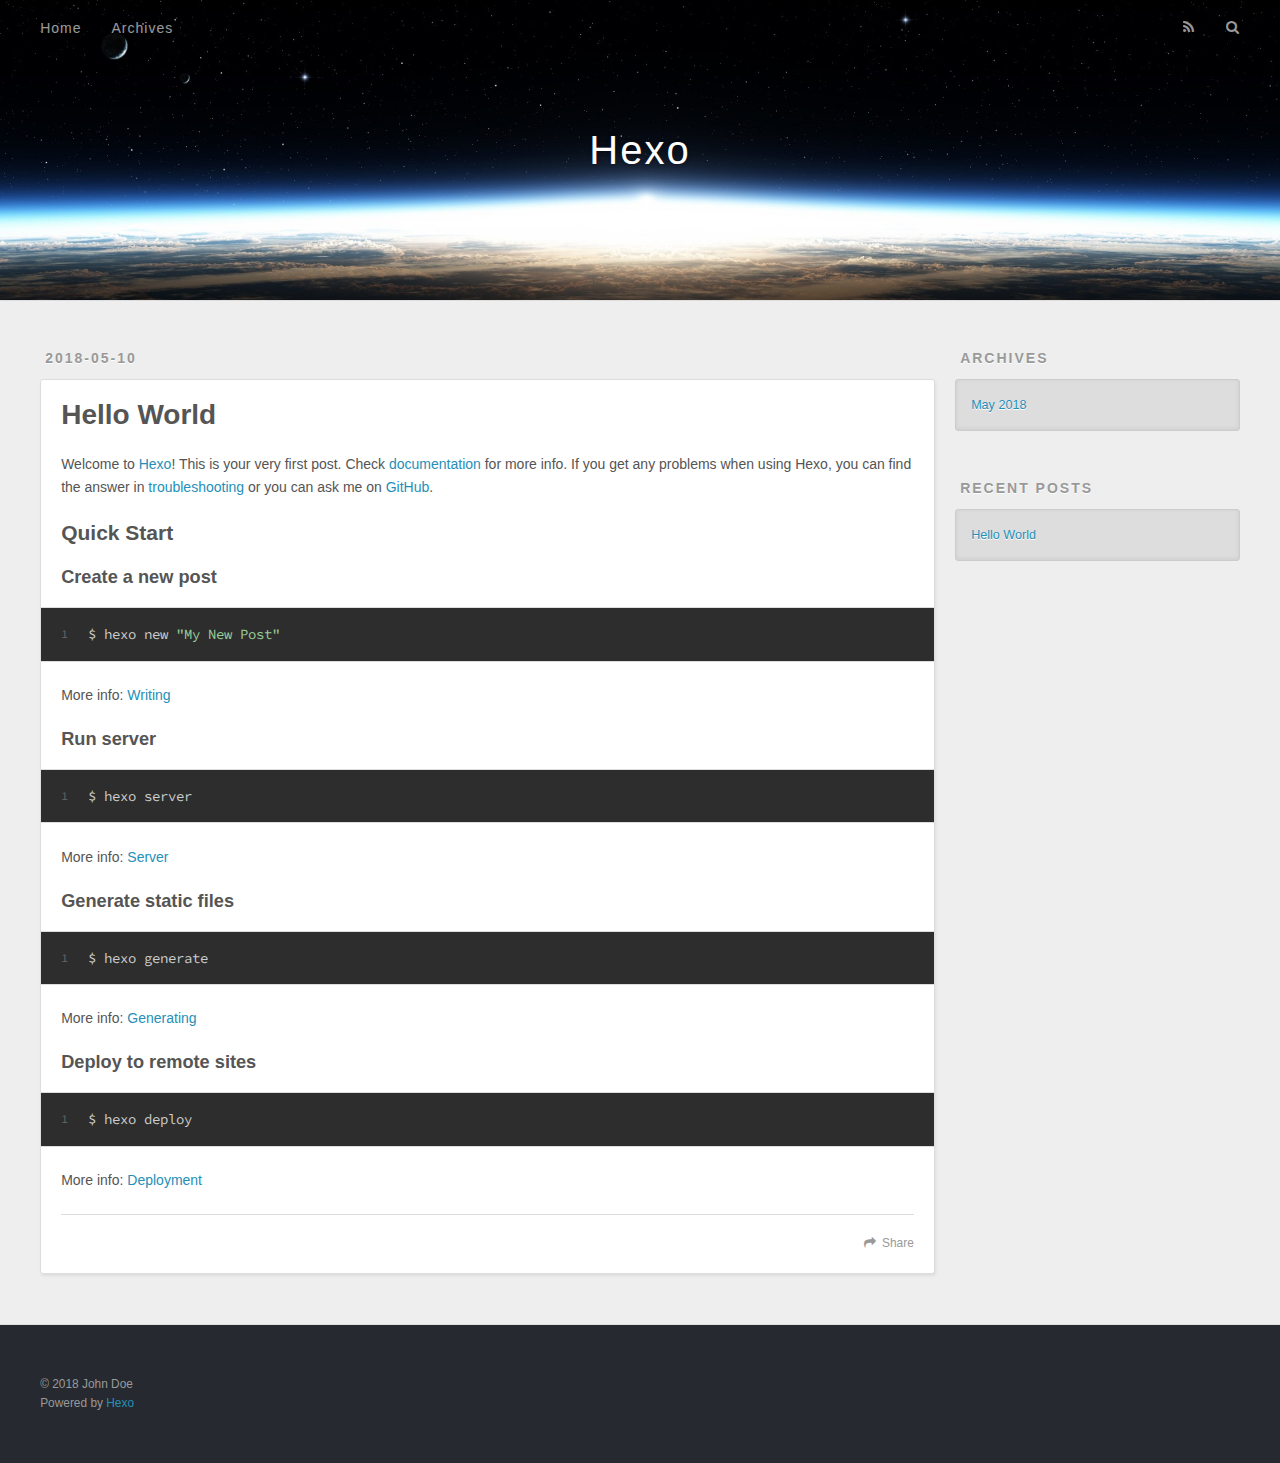
==== index.html @ 01d16a36 "Site updated: 2018-05-10 17:31:49" ====
<!DOCTYPE html>
<html>
<head>
  <meta charset="utf-8">
  

  
  <title>Hexo</title>
  <meta name="viewport" content="width=device-width, initial-scale=1, maximum-scale=1">
  <meta property="og:type" content="website">
<meta property="og:title" content="Hexo">
<meta property="og:url" content="http://yoursite.com/index.html">
<meta property="og:site_name" content="Hexo">
<meta property="og:locale" content="default">
<meta name="twitter:card" content="summary">
<meta name="twitter:title" content="Hexo">
  
    <link rel="alternate" href="/atom.xml" title="Hexo" type="application/atom+xml">
  
  
    <link rel="icon" href="/favicon.png">
  
  
    <link href="//fonts.googleapis.com/css?family=Source+Code+Pro" rel="stylesheet" type="text/css">
  
  <link rel="stylesheet" href="/css/style.css">
</head>

<body>
  <div id="container">
    <div id="wrap">
      <header id="header">
  <div id="banner"></div>
  <div id="header-outer" class="outer">
    <div id="header-title" class="inner">
      <h1 id="logo-wrap">
        <a href="/" id="logo">Hexo</a>
      </h1>
      
    </div>
    <div id="header-inner" class="inner">
      <nav id="main-nav">
        <a id="main-nav-toggle" class="nav-icon"></a>
        
          <a class="main-nav-link" href="/">Home</a>
        
          <a class="main-nav-link" href="/archives">Archives</a>
        
      </nav>
      <nav id="sub-nav">
        
          <a id="nav-rss-link" class="nav-icon" href="/atom.xml" title="RSS Feed"></a>
        
        <a id="nav-search-btn" class="nav-icon" title="Search"></a>
      </nav>
      <div id="search-form-wrap">
        <form action="//google.com/search" method="get" accept-charset="UTF-8" class="search-form"><input type="search" name="q" class="search-form-input" placeholder="Search"><button type="submit" class="search-form-submit">&#xF002;</button><input type="hidden" name="sitesearch" value="http://yoursite.com"></form>
      </div>
    </div>
  </div>
</header>
      <div class="outer">
        <section id="main">
  
    <article id="post-hello-world" class="article article-type-post" itemscope itemprop="blogPost">
  <div class="article-meta">
    <a href="/2018/05/10/hello-world/" class="article-date">
  <time datetime="2018-05-10T08:11:55.144Z" itemprop="datePublished">2018-05-10</time>
</a>
    
  </div>
  <div class="article-inner">
    
    
      <header class="article-header">
        
  
    <h1 itemprop="name">
      <a class="article-title" href="/2018/05/10/hello-world/">Hello World</a>
    </h1>
  

      </header>
    
    <div class="article-entry" itemprop="articleBody">
      
        <p>Welcome to <a href="https://hexo.io/" target="_blank" rel="noopener">Hexo</a>! This is your very first post. Check <a href="https://hexo.io/docs/" target="_blank" rel="noopener">documentation</a> for more info. If you get any problems when using Hexo, you can find the answer in <a href="https://hexo.io/docs/troubleshooting.html" target="_blank" rel="noopener">troubleshooting</a> or you can ask me on <a href="https://github.com/hexojs/hexo/issues" target="_blank" rel="noopener">GitHub</a>.</p>
<h2 id="Quick-Start"><a href="#Quick-Start" class="headerlink" title="Quick Start"></a>Quick Start</h2><h3 id="Create-a-new-post"><a href="#Create-a-new-post" class="headerlink" title="Create a new post"></a>Create a new post</h3><figure class="highlight bash"><table><tr><td class="gutter"><pre><span class="line">1</span><br></pre></td><td class="code"><pre><span class="line">$ hexo new <span class="string">"My New Post"</span></span><br></pre></td></tr></table></figure>
<p>More info: <a href="https://hexo.io/docs/writing.html" target="_blank" rel="noopener">Writing</a></p>
<h3 id="Run-server"><a href="#Run-server" class="headerlink" title="Run server"></a>Run server</h3><figure class="highlight bash"><table><tr><td class="gutter"><pre><span class="line">1</span><br></pre></td><td class="code"><pre><span class="line">$ hexo server</span><br></pre></td></tr></table></figure>
<p>More info: <a href="https://hexo.io/docs/server.html" target="_blank" rel="noopener">Server</a></p>
<h3 id="Generate-static-files"><a href="#Generate-static-files" class="headerlink" title="Generate static files"></a>Generate static files</h3><figure class="highlight bash"><table><tr><td class="gutter"><pre><span class="line">1</span><br></pre></td><td class="code"><pre><span class="line">$ hexo generate</span><br></pre></td></tr></table></figure>
<p>More info: <a href="https://hexo.io/docs/generating.html" target="_blank" rel="noopener">Generating</a></p>
<h3 id="Deploy-to-remote-sites"><a href="#Deploy-to-remote-sites" class="headerlink" title="Deploy to remote sites"></a>Deploy to remote sites</h3><figure class="highlight bash"><table><tr><td class="gutter"><pre><span class="line">1</span><br></pre></td><td class="code"><pre><span class="line">$ hexo deploy</span><br></pre></td></tr></table></figure>
<p>More info: <a href="https://hexo.io/docs/deployment.html" target="_blank" rel="noopener">Deployment</a></p>

      
    </div>
    <footer class="article-footer">
      <a data-url="http://yoursite.com/2018/05/10/hello-world/" data-id="cjh0b5o8z0000p8owthpmtt80" class="article-share-link">Share</a>
      
      
    </footer>
  </div>
  
</article>


  


</section>
        
          <aside id="sidebar">
  
    

  
    

  
    
  
    
  <div class="widget-wrap">
    <h3 class="widget-title">Archives</h3>
    <div class="widget">
      <ul class="archive-list"><li class="archive-list-item"><a class="archive-list-link" href="/archives/2018/05/">May 2018</a></li></ul>
    </div>
  </div>


  
    
  <div class="widget-wrap">
    <h3 class="widget-title">Recent Posts</h3>
    <div class="widget">
      <ul>
        
          <li>
            <a href="/2018/05/10/hello-world/">Hello World</a>
          </li>
        
      </ul>
    </div>
  </div>

  
</aside>
        
      </div>
      <footer id="footer">
  
  <div class="outer">
    <div id="footer-info" class="inner">
      &copy; 2018 John Doe<br>
      Powered by <a href="http://hexo.io/" target="_blank">Hexo</a>
    </div>
  </div>
</footer>
    </div>
    <nav id="mobile-nav">
  
    <a href="/" class="mobile-nav-link">Home</a>
  
    <a href="/archives" class="mobile-nav-link">Archives</a>
  
</nav>
    

<script src="//ajax.googleapis.com/ajax/libs/jquery/2.0.3/jquery.min.js"></script>


  <link rel="stylesheet" href="/fancybox/jquery.fancybox.css">
  <script src="/fancybox/jquery.fancybox.pack.js"></script>


<script src="/js/script.js"></script>



  </div>
</body>
</html>
---- css/style.css ----
body {
  width: 100%;
}
body:before,
body:after {
  content: "";
  display: table;
}
body:after {
  clear: both;
}
html,
body,
div,
span,
applet,
object,
iframe,
h1,
h2,
h3,
h4,
h5,
h6,
p,
blockquote,
pre,
a,
abbr,
acronym,
address,
big,
cite,
code,
del,
dfn,
em,
img,
ins,
kbd,
q,
s,
samp,
small,
strike,
strong,
sub,
sup,
tt,
var,
dl,
dt,
dd,
ol,
ul,
li,
fieldset,
form,
label,
legend,
table,
caption,
tbody,
tfoot,
thead,
tr,
th,
td {
  margin: 0;
  padding: 0;
  border: 0;
  outline: 0;
  font-weight: inherit;
  font-style: inherit;
  font-family: inherit;
  font-size: 100%;
  vertical-align: baseline;
}
body {
  line-height: 1;
  color: #000;
  background: #fff;
}
ol,
ul {
  list-style: none;
}
table {
  border-collapse: separate;
  border-spacing: 0;
  vertical-align: middle;
}
caption,
th,
td {
  text-align: left;
  font-weight: normal;
  vertical-align: middle;
}
a img {
  border: none;
}
input,
button {
  margin: 0;
  padding: 0;
}
input::-moz-focus-inner,
button::-moz-focus-inner {
  border: 0;
  padding: 0;
}
@font-face {
  font-family: FontAwesome;
  font-style: normal;
  font-weight: normal;
  src: url("fonts/fontawesome-webfont.eot?v=#4.0.3");
  src: url("fonts/fontawesome-webfont.eot?#iefix&v=#4.0.3") format("embedded-opentype"), url("fonts/fontawesome-webfont.woff?v=#4.0.3") format("woff"), url("fonts/fontawesome-webfont.ttf?v=#4.0.3") format("truetype"), url("fonts/fontawesome-webfont.svg#fontawesomeregular?v=#4.0.3") format("svg");
}
html,
body,
#container {
  height: 100%;
}
body {
  background: #eee;
  font: 14px -apple-system, BlinkMacSystemFont, "Segoe UI", "Roboto", "Oxygen", "Ubuntu", "Cantarell", "Fira Sans", "Droid Sans", "Helvetica Neue", sans-serif;
  -webkit-text-size-adjust: 100%;
}
.outer {
  max-width: 1220px;
  margin: 0 auto;
  padding: 0 20px;
}
.outer:before,
.outer:after {
  content: "";
  display: table;
}
.outer:after {
  clear: both;
}
.inner {
  display: inline;
  float: left;
  width: 98.33333333333333%;
  margin: 0 0.833333333333333%;
}
.left,
.alignleft {
  float: left;
}
.right,
.alignright {
  float: right;
}
.clear {
  clear: both;
}
#container {
  position: relative;
}
.mobile-nav-on {
  overflow: hidden;
}
#wrap {
  height: 100%;
  width: 100%;
  position: absolute;
  top: 0;
  left: 0;
  -webkit-transition: 0.2s ease-out;
  -moz-transition: 0.2s ease-out;
  -ms-transition: 0.2s ease-out;
  transition: 0.2s ease-out;
  z-index: 1;
  background: #eee;
}
.mobile-nav-on #wrap {
  left: 280px;
}
@media screen and (min-width: 768px) {
  #main {
    display: inline;
    float: left;
    width: 73.33333333333333%;
    margin: 0 0.833333333333333%;
  }
}
.article-date,
.article-category-link,
.archive-year,
.widget-title {
  text-decoration: none;
  text-transform: uppercase;
  letter-spacing: 2px;
  color: #999;
  margin-bottom: 1em;
  margin-left: 5px;
  line-height: 1em;
  text-shadow: 0 1px #fff;
  font-weight: bold;
}
.article-inner,
.archive-article-inner {
  background: #fff;
  -webkit-box-shadow: 1px 2px 3px #ddd;
  box-shadow: 1px 2px 3px #ddd;
  border: 1px solid #ddd;
  border-radius: 3px;
}
.article-entry h1,
.widget h1 {
  font-size: 2em;
}
.article-entry h2,
.widget h2 {
  font-size: 1.5em;
}
.article-entry h3,
.widget h3 {
  font-size: 1.3em;
}
.article-entry h4,
.widget h4 {
  font-size: 1.2em;
}
.article-entry h5,
.widget h5 {
  font-size: 1em;
}
.article-entry h6,
.widget h6 {
  font-size: 1em;
  color: #999;
}
.article-entry hr,
.widget hr {
  border: 1px dashed #ddd;
}
.article-entry strong,
.widget strong {
  font-weight: bold;
}
.article-entry em,
.widget em,
.article-entry cite,
.widget cite {
  font-style: italic;
}
.article-entry sup,
.widget sup,
.article-entry sub,
.widget sub {
  font-size: 0.75em;
  line-height: 0;
  position: relative;
  vertical-align: baseline;
}
.article-entry sup,
.widget sup {
  top: -0.5em;
}
.article-entry sub,
.widget sub {
  bottom: -0.2em;
}
.article-entry small,
.widget small {
  font-size: 0.85em;
}
.article-entry acronym,
.widget acronym,
.article-entry abbr,
.widget abbr {
  border-bottom: 1px dotted;
}
.article-entry ul,
.widget ul,
.article-entry ol,
.widget ol,
.article-entry dl,
.widget dl {
  margin: 0 20px;
  line-height: 1.6em;
}
.article-entry ul ul,
.widget ul ul,
.article-entry ol ul,
.widget ol ul,
.article-entry ul ol,
.widget ul ol,
.article-entry ol ol,
.widget ol ol {
  margin-top: 0;
  margin-bottom: 0;
}
.article-entry ul,
.widget ul {
  list-style: disc;
}
.article-entry ol,
.widget ol {
  list-style: decimal;
}
.article-entry dt,
.widget dt {
  font-weight: bold;
}
#header {
  height: 300px;
  position: relative;
  border-bottom: 1px solid #ddd;
}
#header:before,
#header:after {
  content: "";
  position: absolute;
  left: 0;
  right: 0;
  height: 40px;
}
#header:before {
  top: 0;
  background: -webkit-linear-gradient(rgba(0,0,0,0.2), transparent);
  background: -moz-linear-gradient(rgba(0,0,0,0.2), transparent);
  background: -ms-linear-gradient(rgba(0,0,0,0.2), transparent);
  background: linear-gradient(rgba(0,0,0,0.2), transparent);
}
#header:after {
  bottom: 0;
  background: -webkit-linear-gradient(transparent, rgba(0,0,0,0.2));
  background: -moz-linear-gradient(transparent, rgba(0,0,0,0.2));
  background: -ms-linear-gradient(transparent, rgba(0,0,0,0.2));
  background: linear-gradient(transparent, rgba(0,0,0,0.2));
}
#header-outer {
  height: 100%;
  position: relative;
}
#header-inner {
  position: relative;
  overflow: hidden;
}
#banner {
  position: absolute;
  top: 0;
  left: 0;
  width: 100%;
  height: 100%;
  background: url("images/banner.jpg") center #000;
  -webkit-background-size: cover;
  -moz-background-size: cover;
  background-size: cover;
  z-index: -1;
}
#header-title {
  text-align: center;
  height: 40px;
  position: absolute;
  top: 50%;
  left: 0;
  margin-top: -20px;
}
#logo,
#subtitle {
  text-decoration: none;
  color: #fff;
  font-weight: 300;
  text-shadow: 0 1px 4px rgba(0,0,0,0.3);
}
#logo {
  font-size: 40px;
  line-height: 40px;
  letter-spacing: 2px;
}
#subtitle {
  font-size: 16px;
  line-height: 16px;
  letter-spacing: 1px;
}
#subtitle-wrap {
  margin-top: 16px;
}
#main-nav {
  float: left;
  margin-left: -15px;
}
.nav-icon,
.main-nav-link {
  float: left;
  color: #fff;
  opacity: 0.6;
  text-decoration: none;
  text-shadow: 0 1px rgba(0,0,0,0.2);
  -webkit-transition: opacity 0.2s;
  -moz-transition: opacity 0.2s;
  -ms-transition: opacity 0.2s;
  transition: opacity 0.2s;
  display: block;
  padding: 20px 15px;
}
.nav-icon:hover,
.main-nav-link:hover {
  opacity: 1;
}
.nav-icon {
  font-family: FontAwesome;
  text-align: center;
  font-size: 14px;
  width: 14px;
  height: 14px;
  padding: 20px 15px;
  position: relative;
  cursor: pointer;
}
.main-nav-link {
  font-weight: 300;
  letter-spacing: 1px;
}
@media screen and (max-width: 479px) {
  .main-nav-link {
    display: none;
  }
}
#main-nav-toggle {
  display: none;
}
#main-nav-toggle:before {
  content: "\f0c9";
}
@media screen and (max-width: 479px) {
  #main-nav-toggle {
    display: block;
  }
}
#sub-nav {
  float: right;
  margin-right: -15px;
}
#nav-rss-link:before {
  content: "\f09e";
}
#nav-search-btn:before {
  content: "\f002";
}
#search-form-wrap {
  position: absolute;
  top: 15px;
  width: 150px;
  height: 30px;
  right: -150px;
  opacity: 0;
  -webkit-transition: 0.2s ease-out;
  -moz-transition: 0.2s ease-out;
  -ms-transition: 0.2s ease-out;
  transition: 0.2s ease-out;
}
#search-form-wrap.on {
  opacity: 1;
  right: 0;
}
@media screen and (max-width: 479px) {
  #search-form-wrap {
    width: 100%;
    right: -100%;
  }
}
.search-form {
  position: absolute;
  top: 0;
  left: 0;
  right: 0;
  background: #fff;
  padding: 5px 15px;
  border-radius: 15px;
  -webkit-box-shadow: 0 0 10px rgba(0,0,0,0.3);
  box-shadow: 0 0 10px rgba(0,0,0,0.3);
}
.search-form-input {
  border: none;
  background: none;
  color: #555;
  width: 100%;
  font: 13px -apple-system, BlinkMacSystemFont, "Segoe UI", "Roboto", "Oxygen", "Ubuntu", "Cantarell", "Fira Sans", "Droid Sans", "Helvetica Neue", sans-serif;
  outline: none;
}
.search-form-input::-webkit-search-results-decoration,
.search-form-input::-webkit-search-cancel-button {
  -webkit-appearance: none;
}
.search-form-submit {
  position: absolute;
  top: 50%;
  right: 10px;
  margin-top: -7px;
  font: 13px FontAwesome;
  border: none;
  background: none;
  color: #bbb;
  cursor: pointer;
}
.search-form-submit:hover,
.search-form-submit:focus {
  color: #777;
}
.article {
  margin: 50px 0;
}
.article-inner {
  overflow: hidden;
}
.article-meta:before,
.article-meta:after {
  content: "";
  display: table;
}
.article-meta:after {
  clear: both;
}
.article-date {
  float: left;
}
.article-category {
  float: left;
  line-height: 1em;
  color: #ccc;
  text-shadow: 0 1px #fff;
  margin-left: 8px;
}
.article-category:before {
  content: "\2022";
}
.article-category-link {
  margin: 0 12px 1em;
}
.article-header {
  padding: 20px 20px 0;
}
.article-title {
  text-decoration: none;
  font-size: 2em;
  font-weight: bold;
  color: #555;
  line-height: 1.1em;
  -webkit-transition: color 0.2s;
  -moz-transition: color 0.2s;
  -ms-transition: color 0.2s;
  transition: color 0.2s;
}
a.article-title:hover {
  color: #258fb8;
}
.article-entry {
  color: #555;
  padding: 0 20px;
}
.article-entry:before,
.article-entry:after {
  content: "";
  display: table;
}
.article-entry:after {
  clear: both;
}
.article-entry p,
.article-entry table {
  line-height: 1.6em;
  margin: 1.6em 0;
}
.article-entry h1,
.article-entry h2,
.article-entry h3,
.article-entry h4,
.article-entry h5,
.article-entry h6 {
  font-weight: bold;
}
.article-entry h1,
.article-entry h2,
.article-entry h3,
.article-entry h4,
.article-entry h5,
.article-entry h6 {
  line-height: 1.1em;
  margin: 1.1em 0;
}
.article-entry a {
  color: #258fb8;
  text-decoration: none;
}
.article-entry a:hover {
  text-decoration: underline;
}
.article-entry ul,
.article-entry ol,
.article-entry dl {
  margin-top: 1.6em;
  margin-bottom: 1.6em;
}
.article-entry img,
.article-entry video {
  max-width: 100%;
  height: auto;
  display: block;
  margin: auto;
}
.article-entry iframe {
  border: none;
}
.article-entry table {
  width: 100%;
  border-collapse: collapse;
  border-spacing: 0;
}
.article-entry th {
  font-weight: bold;
  border-bottom: 3px solid #ddd;
  padding-bottom: 0.5em;
}
.article-entry td {
  border-bottom: 1px solid #ddd;
  padding: 10px 0;
}
.article-entry blockquote {
  font-family: Georgia, "Times New Roman", serif;
  font-size: 1.4em;
  margin: 1.6em 20px;
  text-align: center;
}
.article-entry blockquote footer {
  font-size: 14px;
  margin: 1.6em 0;
  font-family: -apple-system, BlinkMacSystemFont, "Segoe UI", "Roboto", "Oxygen", "Ubuntu", "Cantarell", "Fira Sans", "Droid Sans", "Helvetica Neue", sans-serif;
}
.article-entry blockquote footer cite:before {
  content: "—";
  padding: 0 0.5em;
}
.article-entry .pullquote {
  text-align: left;
  width: 45%;
  margin: 0;
}
.article-entry .pullquote.left {
  margin-left: 0.5em;
  margin-right: 1em;
}
.article-entry .pullquote.right {
  margin-right: 0.5em;
  margin-left: 1em;
}
.article-entry .caption {
  color: #999;
  display: block;
  font-size: 0.9em;
  margin-top: 0.5em;
  position: relative;
  text-align: center;
}
.article-entry .video-container {
  position: relative;
  padding-top: 56.25%;
  height: 0;
  overflow: hidden;
}
.article-entry .video-container iframe,
.article-entry .video-container object,
.article-entry .video-container embed {
  position: absolute;
  top: 0;
  left: 0;
  width: 100%;
  height: 100%;
  margin-top: 0;
}
.article-more-link a {
  display: inline-block;
  line-height: 1em;
  padding: 6px 15px;
  border-radius: 15px;
  background: #eee;
  color: #999;
  text-shadow: 0 1px #fff;
  text-decoration: none;
}
.article-more-link a:hover {
  background: #258fb8;
  color: #fff;
  text-decoration: none;
  text-shadow: 0 1px #1e7293;
}
.article-footer {
  font-size: 0.85em;
  line-height: 1.6em;
  border-top: 1px solid #ddd;
  padding-top: 1.6em;
  margin: 0 20px 20px;
}
.article-footer:before,
.article-footer:after {
  content: "";
  display: table;
}
.article-footer:after {
  clear: both;
}
.article-footer a {
  color: #999;
  text-decoration: none;
}
.article-footer a:hover {
  color: #555;
}
.article-tag-list-item {
  float: left;
  margin-right: 10px;
}
.article-tag-list-link:before {
  content: "#";
}
.article-comment-link {
  float: right;
}
.article-comment-link:before {
  content: "\f075";
  font-family: FontAwesome;
  padding-right: 8px;
}
.article-share-link {
  cursor: pointer;
  float: right;
  margin-left: 20px;
}
.article-share-link:before {
  content: "\f064";
  font-family: FontAwesome;
  padding-right: 6px;
}
#article-nav {
  position: relative;
}
#article-nav:before,
#article-nav:after {
  content: "";
  display: table;
}
#article-nav:after {
  clear: both;
}
@media screen and (min-width: 768px) {
  #article-nav {
    margin: 50px 0;
  }
  #article-nav:before {
    width: 8px;
    height: 8px;
    position: absolute;
    top: 50%;
    left: 50%;
    margin-top: -4px;
    margin-left: -4px;
    content: "";
    border-radius: 50%;
    background: #ddd;
    -webkit-box-shadow: 0 1px 2px #fff;
    box-shadow: 0 1px 2px #fff;
  }
}
.article-nav-link-wrap {
  text-decoration: none;
  text-shadow: 0 1px #fff;
  color: #999;
  -webkit-box-sizing: border-box;
  -moz-box-sizing: border-box;
  box-sizing: border-box;
  margin-top: 50px;
  text-align: center;
  display: block;
}
.article-nav-link-wrap:hover {
  color: #555;
}
@media screen and (min-width: 768px) {
  .article-nav-link-wrap {
    width: 50%;
    margin-top: 0;
  }
}
@media screen and (min-width: 768px) {
  #article-nav-newer {
    float: left;
    text-align: right;
    padding-right: 20px;
  }
}
@media screen and (min-width: 768px) {
  #article-nav-older {
    float: right;
    text-align: left;
    padding-left: 20px;
  }
}
.article-nav-caption {
  text-transform: uppercase;
  letter-spacing: 2px;
  color: #ddd;
  line-height: 1em;
  font-weight: bold;
}
#article-nav-newer .article-nav-caption {
  margin-right: -2px;
}
.article-nav-title {
  font-size: 0.85em;
  line-height: 1.6em;
  margin-top: 0.5em;
}
.article-share-box {
  position: absolute;
  display: none;
  background: #fff;
  -webkit-box-shadow: 1px 2px 10px rgba(0,0,0,0.2);
  box-shadow: 1px 2px 10px rgba(0,0,0,0.2);
  border-radius: 3px;
  margin-left: -145px;
  overflow: hidden;
  z-index: 1;
}
.article-share-box.on {
  display: block;
}
.article-share-input {
  width: 100%;
  background: none;
  -webkit-box-sizing: border-box;
  -moz-box-sizing: border-box;
  box-sizing: border-box;
  font: 14px -apple-system, BlinkMacSystemFont, "Segoe UI", "Roboto", "Oxygen", "Ubuntu", "Cantarell", "Fira Sans", "Droid Sans", "Helvetica Neue", sans-serif;
  padding: 0 15px;
  color: #555;
  outline: none;
  border: 1px solid #ddd;
  border-radius: 3px 3px 0 0;
  height: 36px;
  line-height: 36px;
}
.article-share-links {
  background: #eee;
}
.article-share-links:before,
.article-share-links:after {
  content: "";
  display: table;
}
.article-share-links:after {
  clear: both;
}
.article-share-twitter,
.article-share-facebook,
.article-share-pinterest,
.article-share-google {
  width: 50px;
  height: 36px;
  display: block;
  float: left;
  position: relative;
  color: #999;
  text-shadow: 0 1px #fff;
}
.article-share-twitter:before,
.article-share-facebook:before,
.article-share-pinterest:before,
.article-share-google:before {
  font-size: 20px;
  font-family: FontAwesome;
  width: 20px;
  height: 20px;
  position: absolute;
  top: 50%;
  left: 50%;
  margin-top: -10px;
  margin-left: -10px;
  text-align: center;
}
.article-share-twitter:hover,
.article-share-facebook:hover,
.article-share-pinterest:hover,
.article-share-google:hover {
  color: #fff;
}
.article-share-twitter:before {
  content: "\f099";
}
.article-share-twitter:hover {
  background: #00aced;
  text-shadow: 0 1px #008abe;
}
.article-share-facebook:before {
  content: "\f09a";
}
.article-share-facebook:hover {
  background: #3b5998;
  text-shadow: 0 1px #2f477a;
}
.article-share-pinterest:before {
  content: "\f0d2";
}
.article-share-pinterest:hover {
  background: #cb2027;
  text-shadow: 0 1px #a21a1f;
}
.article-share-google:before {
  content: "\f0d5";
}
.article-share-google:hover {
  background: #dd4b39;
  text-shadow: 0 1px #be3221;
}
.article-gallery {
  background: #000;
  position: relative;
}
.article-gallery-photos {
  position: relative;
  overflow: hidden;
}
.article-gallery-img {
  display: none;
  max-width: 100%;
}
.article-gallery-img:first-child {
  display: block;
}
.article-gallery-img.loaded {
  position: absolute;
  display: block;
}
.article-gallery-img img {
  display: block;
  max-width: 100%;
  margin: 0 auto;
}
#comments {
  background: #fff;
  -webkit-box-shadow: 1px 2px 3px #ddd;
  box-shadow: 1px 2px 3px #ddd;
  padding: 20px;
  border: 1px solid #ddd;
  border-radius: 3px;
  margin: 50px 0;
}
#comments a {
  color: #258fb8;
}
.archives-wrap {
  margin: 50px 0;
}
.archives:before,
.archives:after {
  content: "";
  display: table;
}
.archives:after {
  clear: both;
}
.archive-year-wrap {
  margin-bottom: 1em;
}
.archives {
  -webkit-column-gap: 10px;
  -moz-column-gap: 10px;
  column-gap: 10px;
}
@media screen and (min-width: 480px) and (max-width: 767px) {
  .archives {
    -webkit-column-count: 2;
    -moz-column-count: 2;
    column-count: 2;
  }
}
@media screen and (min-width: 768px) {
  .archives {
    -webkit-column-count: 3;
    -moz-column-count: 3;
    column-count: 3;
  }
}
.archive-article {
  -webkit-column-break-inside: avoid;
  page-break-inside: avoid;
  overflow: hidden;
  break-inside: avoid-column;
}
.archive-article-inner {
  padding: 10px;
  margin-bottom: 15px;
}
.archive-article-title {
  text-decoration: none;
  font-weight: bold;
  color: #555;
  -webkit-transition: color 0.2s;
  -moz-transition: color 0.2s;
  -ms-transition: color 0.2s;
  transition: color 0.2s;
  line-height: 1.6em;
}
.archive-article-title:hover {
  color: #258fb8;
}
.archive-article-footer {
  margin-top: 1em;
}
.archive-article-date {
  color: #999;
  text-decoration: none;
  font-size: 0.85em;
  line-height: 1em;
  margin-bottom: 0.5em;
  display: block;
}
#page-nav {
  margin: 50px auto;
  background: #fff;
  -webkit-box-shadow: 1px 2px 3px #ddd;
  box-shadow: 1px 2px 3px #ddd;
  border: 1px solid #ddd;
  border-radius: 3px;
  text-align: center;
  color: #999;
  overflow: hidden;
}
#page-nav:before,
#page-nav:after {
  content: "";
  display: table;
}
#page-nav:after {
  clear: both;
}
#page-nav a,
#page-nav span {
  padding: 10px 20px;
  line-height: 1;
  height: 2ex;
}
#page-nav a {
  color: #999;
  text-decoration: none;
}
#page-nav a:hover {
  background: #999;
  color: #fff;
}
#page-nav .prev {
  float: left;
}
#page-nav .next {
  float: right;
}
#page-nav .page-number {
  display: inline-block;
}
@media screen and (max-width: 479px) {
  #page-nav .page-number {
    display: none;
  }
}
#page-nav .current {
  color: #555;
  font-weight: bold;
}
#page-nav .space {
  color: #ddd;
}
#footer {
  background: #262a30;
  padding: 50px 0;
  border-top: 1px solid #ddd;
  color: #999;
}
#footer a {
  color: #258fb8;
  text-decoration: none;
}
#footer a:hover {
  text-decoration: underline;
}
#footer-info {
  line-height: 1.6em;
  font-size: 0.85em;
}
.article-entry pre,
.article-entry .highlight {
  background: #2d2d2d;
  margin: 0 -20px;
  padding: 15px 20px;
  border-style: solid;
  border-color: #ddd;
  border-width: 1px 0;
  overflow: auto;
  color: #ccc;
  line-height: 22.400000000000002px;
}
.article-entry .highlight .gutter pre,
.article-entry .gist .gist-file .gist-data .line-numbers {
  color: #666;
  font-size: 0.85em;
}
.article-entry pre,
.article-entry code {
  font-family: "Source Code Pro", Consolas, Monaco, Menlo, Consolas, monospace;
}
.article-entry code {
  background: #eee;
  text-shadow: 0 1px #fff;
  padding: 0 0.3em;
}
.article-entry pre code {
  background: none;
  text-shadow: none;
  padding: 0;
}
.article-entry .highlight pre {
  border: none;
  margin: 0;
  padding: 0;
}
.article-entry .highlight table {
  margin: 0;
  width: auto;
}
.article-entry .highlight td {
  border: none;
  padding: 0;
}
.article-entry .highlight figcaption {
  font-size: 0.85em;
  color: #999;
  line-height: 1em;
  margin-bottom: 1em;
}
.article-entry .highlight figcaption:before,
.article-entry .highlight figcaption:after {
  content: "";
  display: table;
}
.article-entry .highlight figcaption:after {
  clear: both;
}
.article-entry .highlight figcaption a {
  float: right;
}
.article-entry .highlight .gutter pre {
  text-align: right;
  padding-right: 20px;
}
.article-entry .highlight .line {
  height: 22.400000000000002px;
}
.article-entry .highlight .line.marked {
  background: #515151;
}
.article-entry .gist {
  margin: 0 -20px;
  border-style: solid;
  border-color: #ddd;
  border-width: 1px 0;
  background: #2d2d2d;
  padding: 15px 20px 15px 0;
}
.article-entry .gist .gist-file {
  border: none;
  font-family: "Source Code Pro", Consolas, Monaco, Menlo, Consolas, monospace;
  margin: 0;
}
.article-entry .gist .gist-file .gist-data {
  background: none;
  border: none;
}
.article-entry .gist .gist-file .gist-data .line-numbers {
  background: none;
  border: none;
  padding: 0 20px 0 0;
}
.article-entry .gist .gist-file .gist-data .line-data {
  padding: 0 !important;
}
.article-entry .gist .gist-file .highlight {
  margin: 0;
  padding: 0;
  border: none;
}
.article-entry .gist .gist-file .gist-meta {
  background: #2d2d2d;
  color: #999;
  font: 0.85em -apple-system, BlinkMacSystemFont, "Segoe UI", "Roboto", "Oxygen", "Ubuntu", "Cantarell", "Fira Sans", "Droid Sans", "Helvetica Neue", sans-serif;
  text-shadow: 0 0;
  padding: 0;
  margin-top: 1em;
  margin-left: 20px;
}
.article-entry .gist .gist-file .gist-meta a {
  color: #258fb8;
  font-weight: normal;
}
.article-entry .gist .gist-file .gist-meta a:hover {
  text-decoration: underline;
}
pre .comment,
pre .title {
  color: #999;
}
pre .variable,
pre .attribute,
pre .tag,
pre .regexp,
pre .ruby .constant,
pre .xml .tag .title,
pre .xml .pi,
pre .xml .doctype,
pre .html .doctype,
pre .css .id,
pre .css .class,
pre .css .pseudo {
  color: #f2777a;
}
pre .number,
pre .preprocessor,
pre .built_in,
pre .literal,
pre .params,
pre .constant {
  color: #f99157;
}
pre .class,
pre .ruby .class .title,
pre .css .rules .attribute {
  color: #9c9;
}
pre .string,
pre .value,
pre .inheritance,
pre .header,
pre .ruby .symbol,
pre .xml .cdata {
  color: #9c9;
}
pre .css .hexcolor {
  color: #6cc;
}
pre .function,
pre .python .decorator,
pre .python .title,
pre .ruby .function .title,
pre .ruby .title .keyword,
pre .perl .sub,
pre .javascript .title,
pre .coffeescript .title {
  color: #69c;
}
pre .keyword,
pre .javascript .function {
  color: #c9c;
}
@media screen and (max-width: 479px) {
  #mobile-nav {
    position: absolute;
    top: 0;
    left: 0;
    width: 280px;
    height: 100%;
    background: #191919;
    border-right: 1px solid #fff;
  }
}
@media screen and (max-width: 479px) {
  .mobile-nav-link {
    display: block;
    color: #999;
    text-decoration: none;
    padding: 15px 20px;
    font-weight: bold;
  }
  .mobile-nav-link:hover {
    color: #fff;
  }
}
@media screen and (min-width: 768px) {
  #sidebar {
    display: inline;
    float: left;
    width: 23.333333333333332%;
    margin: 0 0.833333333333333%;
  }
}
.widget-wrap {
  margin: 50px 0;
}
.widget {
  color: #777;
  text-shadow: 0 1px #fff;
  background: #ddd;
  -webkit-box-shadow: 0 -1px 4px #ccc inset;
  box-shadow: 0 -1px 4px #ccc inset;
  border: 1px solid #ccc;
  padding: 15px;
  border-radius: 3px;
}
.widget a {
  color: #258fb8;
  text-decoration: none;
}
.widget a:hover {
  text-decoration: underline;
}
.widget ul ul,
.widget ol ul,
.widget dl ul,
.widget ul ol,
.widget ol ol,
.widget dl ol,
.widget ul dl,
.widget ol dl,
.widget dl dl {
  margin-left: 15px;
  list-style: disc;
}
.widget {
  line-height: 1.6em;
  word-wrap: break-word;
  font-size: 0.9em;
}
.widget ul,
.widget ol {
  list-style: none;
  margin: 0;
}
.widget ul ul,
.widget ol ul,
.widget ul ol,
.widget ol ol {
  margin: 0 20px;
}
.widget ul ul,
.widget ol ul {
  list-style: disc;
}
.widget ul ol,
.widget ol ol {
  list-style: decimal;
}
.category-list-count,
.tag-list-count,
.archive-list-count {
  padding-left: 5px;
  color: #999;
  font-size: 0.85em;
}
.category-list-count:before,
.tag-list-count:before,
.archive-list-count:before {
  content: "(";
}
.category-list-count:after,
.tag-list-count:after,
.archive-list-count:after {
  content: ")";
}
.tagcloud a {
  margin-right: 5px;
  display: inline-block;
}
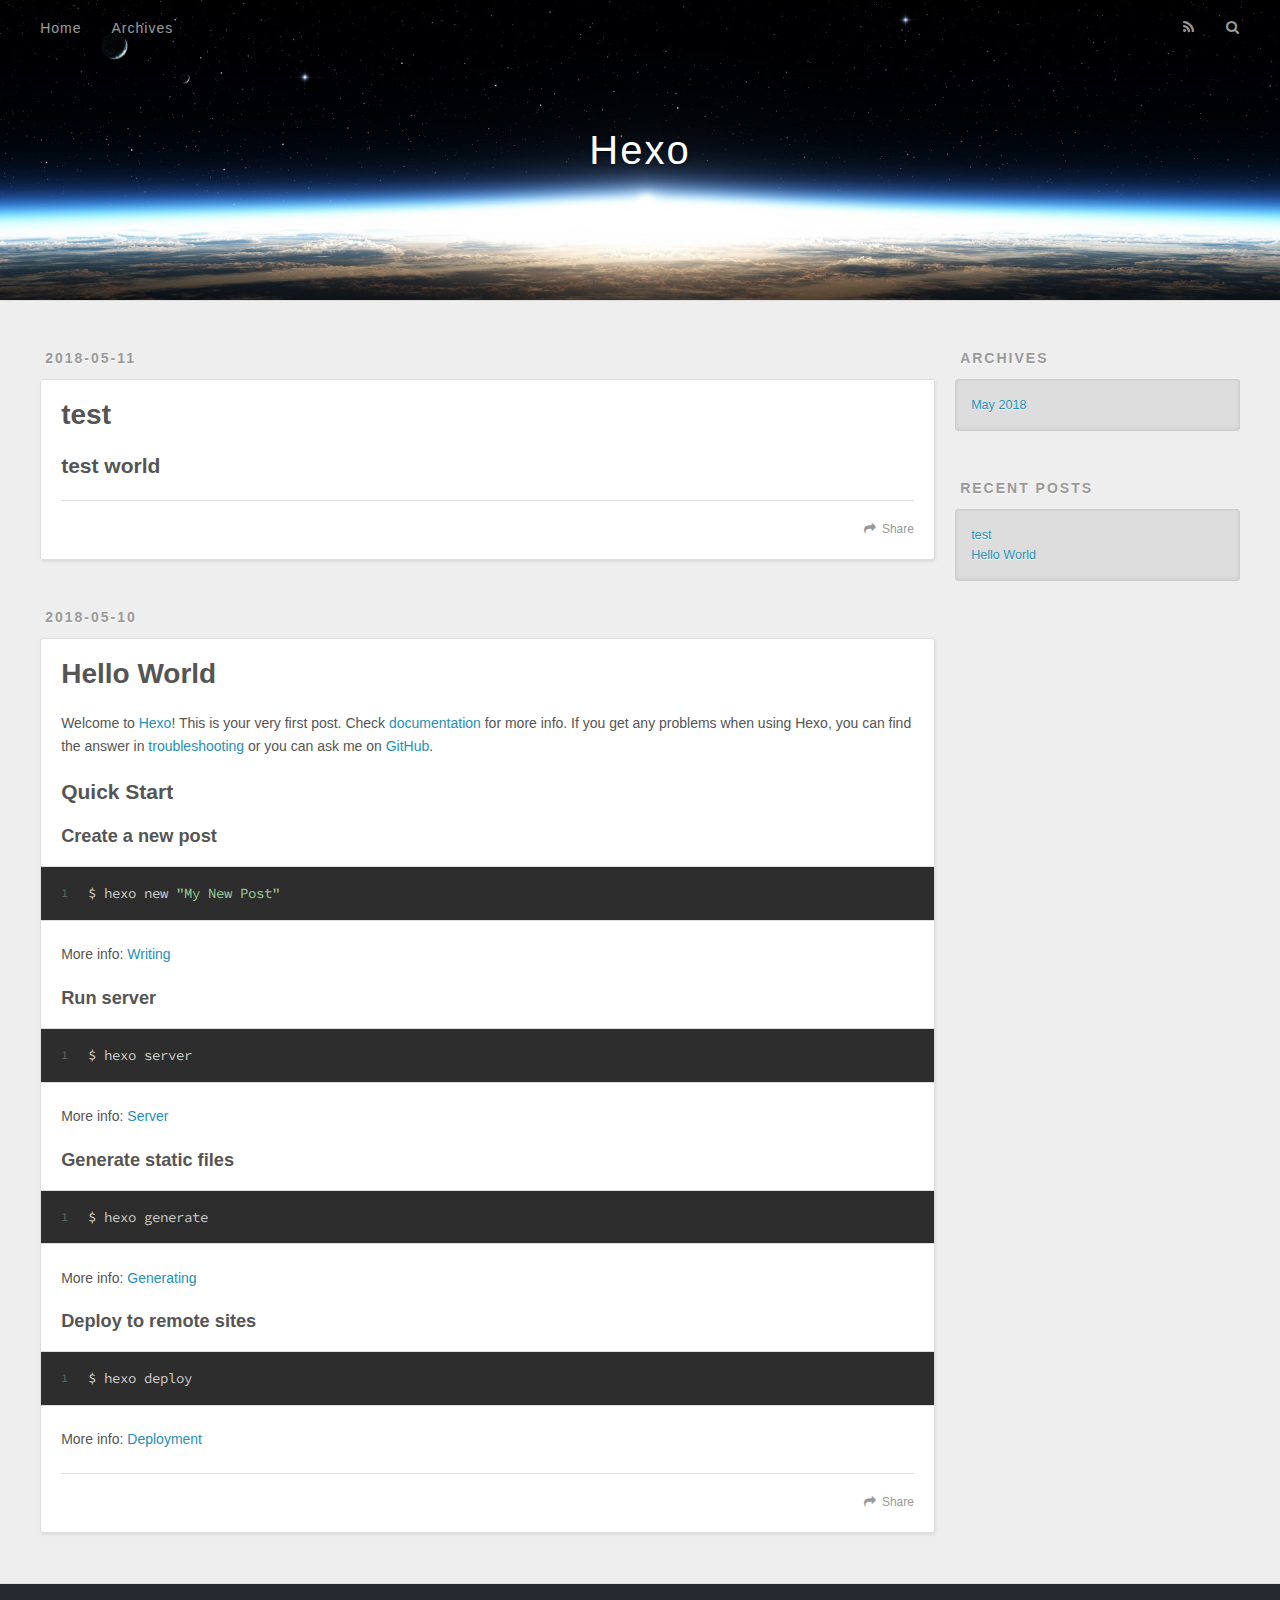
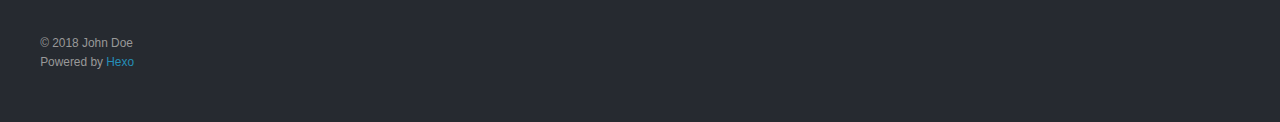
==== commit fb0ad40d: "Site updated: 2018-05-11 14:26:49" ====
--- a/index.html
+++ b/index.html
@@ -62,6 +62,42 @@
       <div class="outer">
         <section id="main">
   
+    <article id="post-test" class="article article-type-post" itemscope itemprop="blogPost">
+  <div class="article-meta">
+    <a href="/2018/05/11/test/" class="article-date">
+  <time datetime="2018-05-11T06:25:43.000Z" itemprop="datePublished">2018-05-11</time>
+</a>
+    
+  </div>
+  <div class="article-inner">
+    
+    
+      <header class="article-header">
+        
+  
+    <h1 itemprop="name">
+      <a class="article-title" href="/2018/05/11/test/">test</a>
+    </h1>
+  
+
+      </header>
+    
+    <div class="article-entry" itemprop="articleBody">
+      
+        <h2 id="test-world"><a href="#test-world" class="headerlink" title="test world"></a>test world</h2>
+      
+    </div>
+    <footer class="article-footer">
+      <a data-url="http://yoursite.com/2018/05/11/test/" data-id="cjh1kwqsc0000ckow3rmhtbua" class="article-share-link">Share</a>
+      
+      
+    </footer>
+  </div>
+  
+</article>
+
+
+  
     <article id="post-hello-world" class="article article-type-post" itemscope itemprop="blogPost">
   <div class="article-meta">
     <a href="/2018/05/10/hello-world/" class="article-date">
@@ -97,7 +133,7 @@
       
     </div>
     <footer class="article-footer">
-      <a data-url="http://yoursite.com/2018/05/10/hello-world/" data-id="cjh0b5o8z0000p8owthpmtt80" class="article-share-link">Share</a>
+      <a data-url="http://yoursite.com/2018/05/10/hello-world/" data-id="cjh1kwqug0001ckowxhsnz6r9" class="article-share-link">Share</a>
       
       
     </footer>
@@ -138,6 +174,10 @@
       <ul>
         
           <li>
+            <a href="/2018/05/11/test/">test</a>
+          </li>
+        
+          <li>
             <a href="/2018/05/10/hello-world/">Hello World</a>
           </li>
         
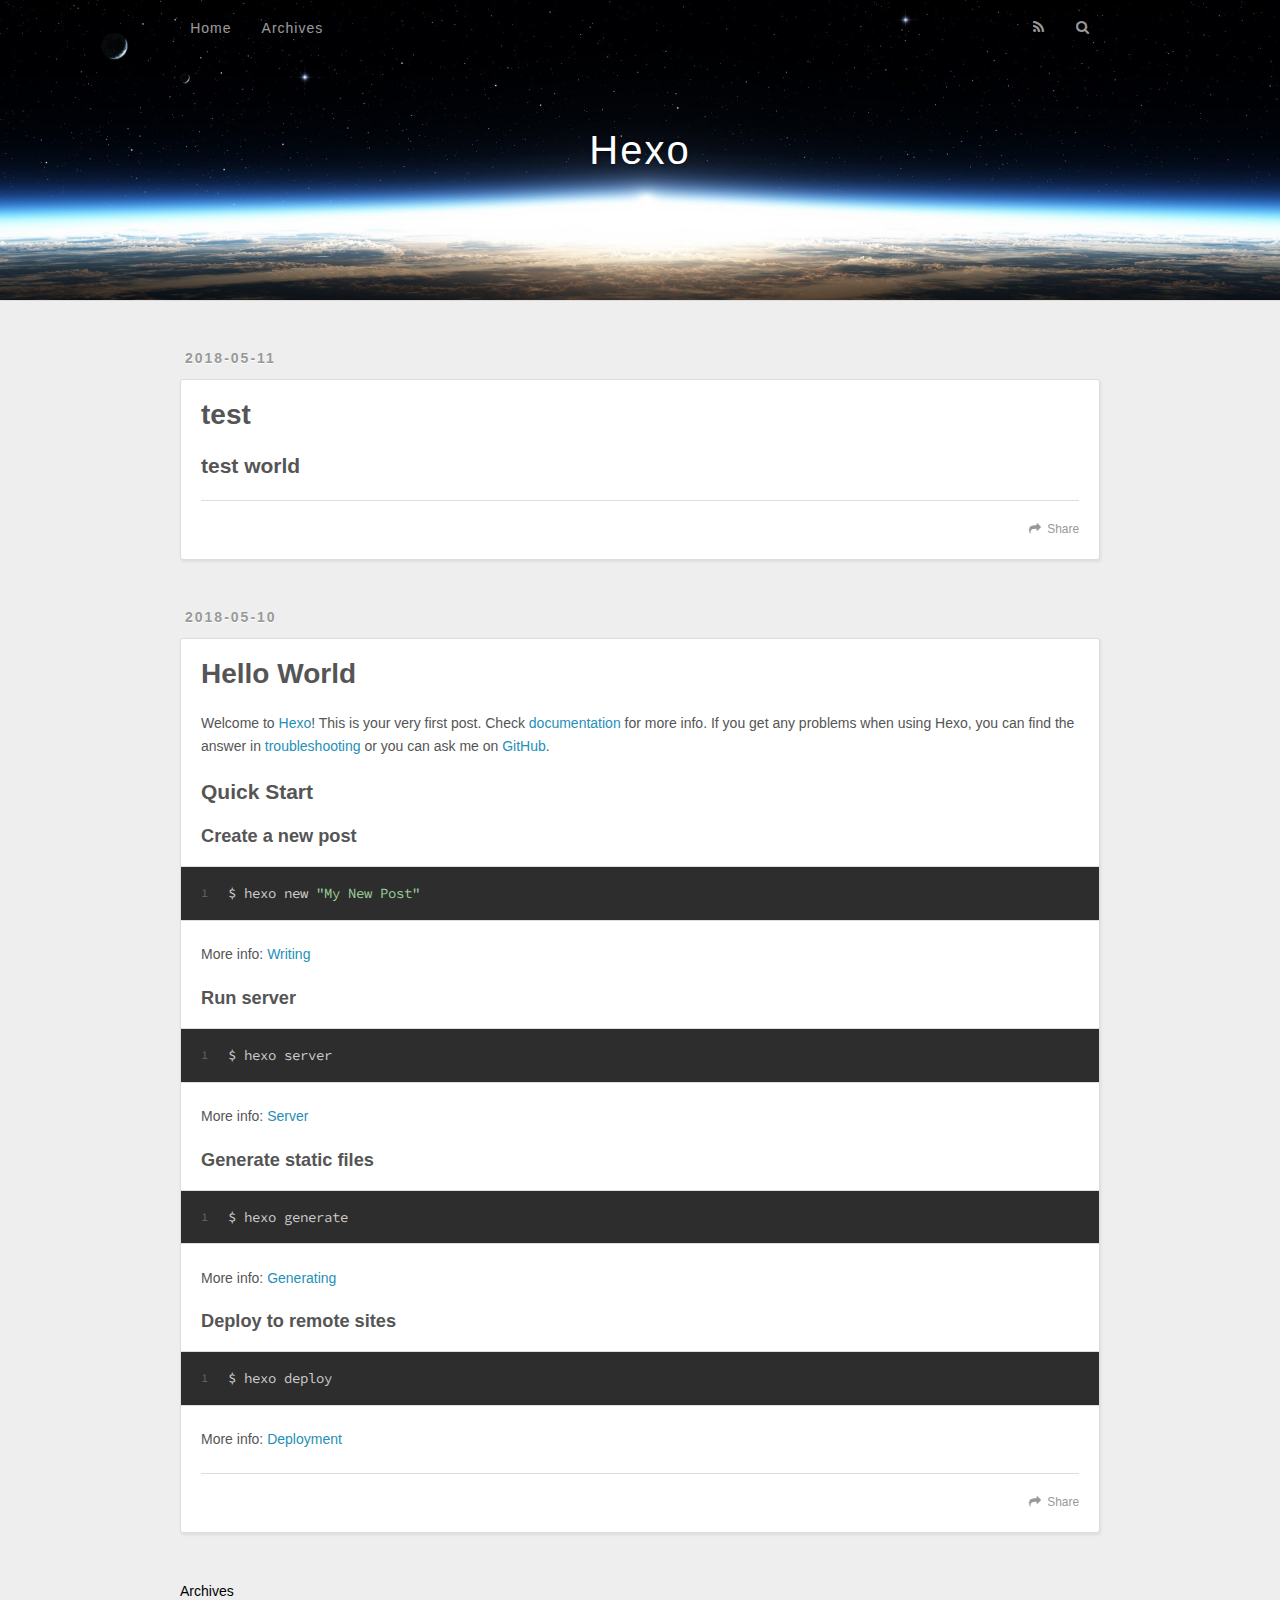
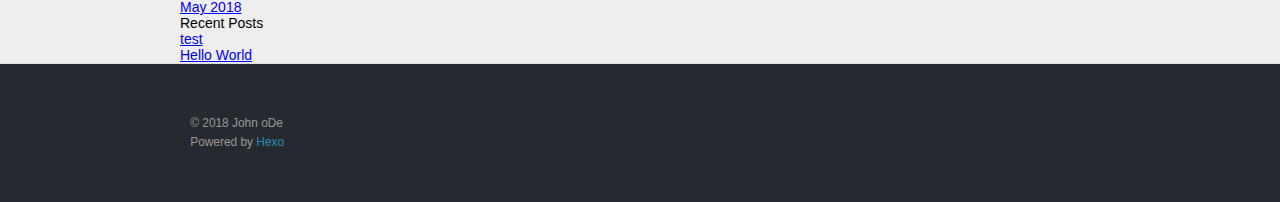
==== commit 36434db5: "Site updated: 2018-05-11 15:26:19" ====
--- a/index.html
+++ b/index.html
@@ -193,7 +193,7 @@
   
   <div class="outer">
     <div id="footer-info" class="inner">
-      &copy; 2018 John Doe<br>
+      &copy; 2018 John oDe<br>
       Powered by <a href="http://hexo.io/" target="_blank">Hexo</a>
     </div>
   </div>
--- a/css/style.css
+++ b/css/style.css
@@ -128,7 +128,7 @@
   -webkit-text-size-adjust: 100%;
 }
 .outer {
-  max-width: 1220px;
+  max-width: 920px;
   margin: 0 auto;
   padding: 0 20px;
 }
@@ -143,8 +143,8 @@
 .inner {
   display: inline;
   float: left;
-  width: 98.33333333333333%;
-  margin: 0 0.833333333333333%;
+  width: 97.77777777777777%;
+  margin: 0 1.111111111111111%;
 }
 .left,
 .alignleft {
@@ -179,18 +179,9 @@
 .mobile-nav-on #wrap {
   left: 280px;
 }
-@media screen and (min-width: 768px) {
-  #main {
-    display: inline;
-    float: left;
-    width: 73.33333333333333%;
-    margin: 0 0.833333333333333%;
-  }
-}
 .article-date,
 .article-category-link,
-.archive-year,
-.widget-title {
+.archive-year {
   text-decoration: none;
   text-transform: uppercase;
   letter-spacing: 2px;
@@ -209,102 +200,75 @@
   border: 1px solid #ddd;
   border-radius: 3px;
 }
-.article-entry h1,
-.widget h1 {
+.article-entry h1 {
   font-size: 2em;
 }
-.article-entry h2,
-.widget h2 {
+.article-entry h2 {
   font-size: 1.5em;
 }
-.article-entry h3,
-.widget h3 {
+.article-entry h3 {
   font-size: 1.3em;
 }
-.article-entry h4,
-.widget h4 {
+.article-entry h4 {
   font-size: 1.2em;
 }
-.article-entry h5,
-.widget h5 {
+.article-entry h5 {
   font-size: 1em;
 }
-.article-entry h6,
-.widget h6 {
+.article-entry h6 {
   font-size: 1em;
   color: #999;
 }
-.article-entry hr,
-.widget hr {
+.article-entry hr {
   border: 1px dashed #ddd;
 }
-.article-entry strong,
-.widget strong {
+.article-entry strong {
   font-weight: bold;
 }
 .article-entry em,
-.widget em,
-.article-entry cite,
-.widget cite {
+.article-entry cite {
   font-style: italic;
 }
 .article-entry sup,
-.widget sup,
-.article-entry sub,
-.widget sub {
+.article-entry sub {
   font-size: 0.75em;
   line-height: 0;
   position: relative;
   vertical-align: baseline;
 }
-.article-entry sup,
-.widget sup {
+.article-entry sup {
   top: -0.5em;
 }
-.article-entry sub,
-.widget sub {
+.article-entry sub {
   bottom: -0.2em;
 }
-.article-entry small,
-.widget small {
+.article-entry small {
   font-size: 0.85em;
 }
 .article-entry acronym,
-.widget acronym,
-.article-entry abbr,
-.widget abbr {
+.article-entry abbr {
   border-bottom: 1px dotted;
 }
 .article-entry ul,
-.widget ul,
 .article-entry ol,
-.widget ol,
-.article-entry dl,
-.widget dl {
+.article-entry dl {
   margin: 0 20px;
   line-height: 1.6em;
 }
 .article-entry ul ul,
-.widget ul ul,
 .article-entry ol ul,
-.widget ol ul,
 .article-entry ul ol,
-.widget ul ol,
-.article-entry ol ol,
-.widget ol ol {
+.article-entry ol ol {
   margin-top: 0;
   margin-bottom: 0;
 }
-.article-entry ul,
-.widget ul {
+.article-entry ul {
   list-style: disc;
 }
-.article-entry ol,
-.widget ol {
+.article-entry ol {
   list-style: decimal;
 }
-.article-entry dt,
-.widget dt {
+.article-entry dt {
   font-weight: bold;
 }
 #header {
@@ -1287,88 +1251,3 @@
     color: #fff;
   }
 }
-@media screen and (min-width: 768px) {
-  #sidebar {
-    display: inline;
-    float: left;
-    width: 23.333333333333332%;
-    margin: 0 0.833333333333333%;
-  }
-}
-.widget-wrap {
-  margin: 50px 0;
-}
-.widget {
-  color: #777;
-  text-shadow: 0 1px #fff;
-  background: #ddd;
-  -webkit-box-shadow: 0 -1px 4px #ccc inset;
-  box-shadow: 0 -1px 4px #ccc inset;
-  border: 1px solid #ccc;
-  padding: 15px;
-  border-radius: 3px;
-}
-.widget a {
-  color: #258fb8;
-  text-decoration: none;
-}
-.widget a:hover {
-  text-decoration: underline;
-}
-.widget ul ul,
-.widget ol ul,
-.widget dl ul,
-.widget ul ol,
-.widget ol ol,
-.widget dl ol,
-.widget ul dl,
-.widget ol dl,
-.widget dl dl {
-  margin-left: 15px;
-  list-style: disc;
-}
-.widget {
-  line-height: 1.6em;
-  word-wrap: break-word;
-  font-size: 0.9em;
-}
-.widget ul,
-.widget ol {
-  list-style: none;
-  margin: 0;
-}
-.widget ul ul,
-.widget ol ul,
-.widget ul ol,
-.widget ol ol {
-  margin: 0 20px;
-}
-.widget ul ul,
-.widget ol ul {
-  list-style: disc;
-}
-.widget ul ol,
-.widget ol ol {
-  list-style: decimal;
-}
-.category-list-count,
-.tag-list-count,
-.archive-list-count {
-  padding-left: 5px;
-  color: #999;
-  font-size: 0.85em;
-}
-.category-list-count:before,
-.tag-list-count:before,
-.archive-list-count:before {
-  content: "(";
-}
-.category-list-count:after,
-.tag-list-count:after,
-.archive-list-count:after {
-  content: ")";
-}
-.tagcloud a {
-  margin-right: 5px;
-  display: inline-block;
-}
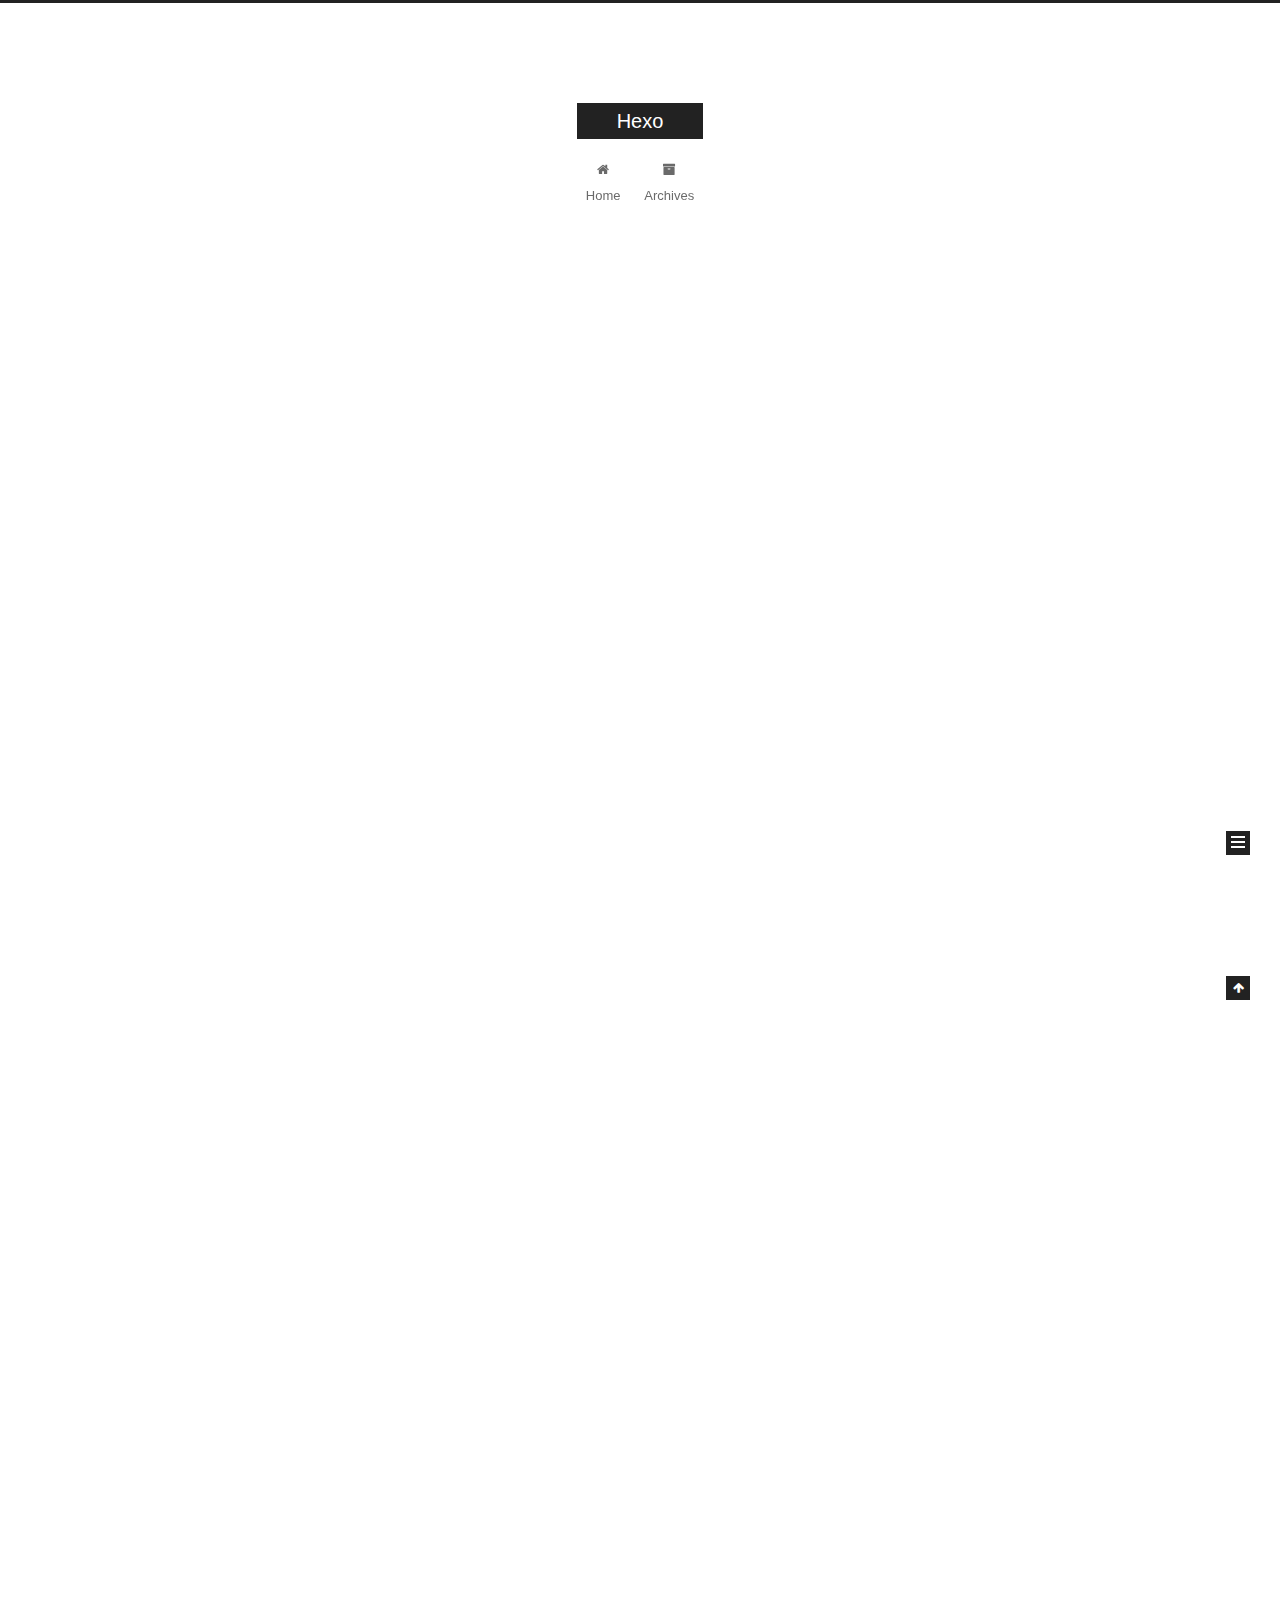
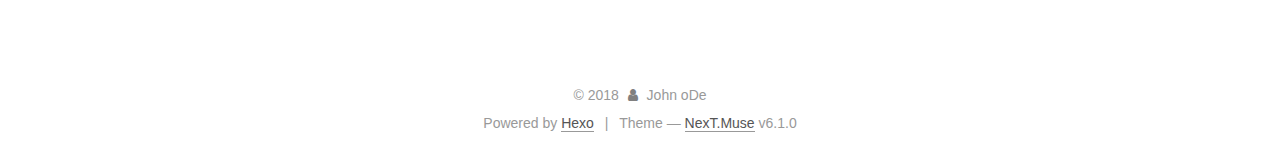
==== commit 47ec0d87: "Site updated: 2018-05-11 15:41:39" ====
--- a/index.html
+++ b/index.html
@@ -1,12 +1,104 @@
 <!DOCTYPE html>
-<html>
+
+
+
+  
+
+
+<html class="theme-next muse use-motion" lang="">
 <head>
-  <meta charset="utf-8">
-  
-
-  
-  <title>Hexo</title>
-  <meta name="viewport" content="width=device-width, initial-scale=1, maximum-scale=1">
+  <meta charset="UTF-8"/>
+<meta http-equiv="X-UA-Compatible" content="IE=edge" />
+<meta name="viewport" content="width=device-width, initial-scale=1, maximum-scale=2"/>
+<meta name="theme-color" content="#222">
+
+
+
+
+
+
+
+
+
+
+
+
+<meta http-equiv="Cache-Control" content="no-transform" />
+<meta http-equiv="Cache-Control" content="no-siteapp" />
+
+
+
+
+
+
+
+
+
+
+
+
+
+
+
+
+
+
+
+
+
+
+<link href="/lib/font-awesome/css/font-awesome.min.css?v=4.6.2" rel="stylesheet" type="text/css" />
+
+<link href="/css/main.css?v=6.1.0" rel="stylesheet" type="text/css" />
+
+
+  <link rel="apple-touch-icon" sizes="180x180" href="/images/apple-touch-icon-next.png?v=6.1.0">
+
+
+  <link rel="icon" type="image/png" sizes="32x32" href="/images/favicon-32x32-next.png?v=6.1.0">
+
+
+  <link rel="icon" type="image/png" sizes="16x16" href="/images/favicon-16x16-next.png?v=6.1.0">
+
+
+  <link rel="mask-icon" href="/images/logo.svg?v=6.1.0" color="#222">
+
+
+
+
+
+
+
+
+
+<script type="text/javascript" id="hexo.configurations">
+  var NexT = window.NexT || {};
+  var CONFIG = {
+    root: '/',
+    scheme: 'Muse',
+    version: '6.1.0',
+    sidebar: {"position":"left","display":"post","offset":12,"b2t":false,"scrollpercent":false,"onmobile":false},
+    fancybox: false,
+    fastclick: false,
+    lazyload: false,
+    tabs: true,
+    motion: {"enable":true,"async":false,"transition":{"post_block":"fadeIn","post_header":"slideDownIn","post_body":"slideDownIn","coll_header":"slideLeftIn","sidebar":"slideUpIn"}},
+    algolia: {
+      applicationID: '',
+      apiKey: '',
+      indexName: '',
+      hits: {"per_page":10},
+      labels: {"input_placeholder":"Search for Posts","hits_empty":"We didn't find any results for the search: ${query}","hits_stats":"${hits} results found in ${time} ms"}
+    }
+  };
+</script>
+
+
+  
+
+
+
+
   <meta property="og:type" content="website">
 <meta property="og:title" content="Hexo">
 <meta property="og:url" content="http://yoursite.com/index.html">
@@ -14,113 +106,366 @@
 <meta property="og:locale" content="default">
 <meta name="twitter:card" content="summary">
 <meta name="twitter:title" content="Hexo">
-  
-    <link rel="alternate" href="/atom.xml" title="Hexo" type="application/atom+xml">
-  
-  
-    <link rel="icon" href="/favicon.png">
-  
-  
-    <link href="//fonts.googleapis.com/css?family=Source+Code+Pro" rel="stylesheet" type="text/css">
-  
-  <link rel="stylesheet" href="/css/style.css">
+
+
+
+
+
+
+  <link rel="canonical" href="http://yoursite.com/"/>
+
+
+
+<script type="text/javascript" id="page.configurations">
+  CONFIG.page = {
+    sidebar: "",
+  };
+</script>
+
+  <title>Hexo</title>
+  
+
+
+
+
+
+
+
+
+
+  <noscript>
+  <style type="text/css">
+    .use-motion .motion-element,
+    .use-motion .brand,
+    .use-motion .menu-item,
+    .sidebar-inner,
+    .use-motion .post-block,
+    .use-motion .pagination,
+    .use-motion .comments,
+    .use-motion .post-header,
+    .use-motion .post-body,
+    .use-motion .collection-title { opacity: initial; }
+
+    .use-motion .logo,
+    .use-motion .site-title,
+    .use-motion .site-subtitle {
+      opacity: initial;
+      top: initial;
+    }
+
+    .use-motion {
+      .logo-line-before i { left: initial; }
+      .logo-line-after i { right: initial; }
+    }
+  </style>
+</noscript>
+
 </head>
 
-<body>
-  <div id="container">
-    <div id="wrap">
-      <header id="header">
-  <div id="banner"></div>
-  <div id="header-outer" class="outer">
-    <div id="header-title" class="inner">
-      <h1 id="logo-wrap">
-        <a href="/" id="logo">Hexo</a>
-      </h1>
-      
+<body itemscope itemtype="http://schema.org/WebPage" lang="default">
+
+  
+  
+    
+  
+
+  <div class="container sidebar-position-left 
+  page-home">
+    <div class="headband"></div>
+
+    <header id="header" class="header" itemscope itemtype="http://schema.org/WPHeader">
+      <div class="header-inner"> 
+
+<div class="site-brand-wrapper">
+  <div class="site-meta ">
+    
+
+    <div class="custom-logo-site-title">
+      <a href="/" class="brand" rel="start">
+        <span class="logo-line-before"><i></i></span>
+        <span class="site-title">Hexo</span>
+        <span class="logo-line-after"><i></i></span>
+      </a>
     </div>
-    <div id="header-inner" class="inner">
-      <nav id="main-nav">
-        <a id="main-nav-toggle" class="nav-icon"></a>
-        
-          <a class="main-nav-link" href="/">Home</a>
-        
-          <a class="main-nav-link" href="/archives">Archives</a>
-        
-      </nav>
-      <nav id="sub-nav">
-        
-          <a id="nav-rss-link" class="nav-icon" href="/atom.xml" title="RSS Feed"></a>
-        
-        <a id="nav-search-btn" class="nav-icon" title="Search"></a>
-      </nav>
-      <div id="search-form-wrap">
-        <form action="//google.com/search" method="get" accept-charset="UTF-8" class="search-form"><input type="search" name="q" class="search-form-input" placeholder="Search"><button type="submit" class="search-form-submit">&#xF002;</button><input type="hidden" name="sitesearch" value="http://yoursite.com"></form>
-      </div>
+      
+        <p class="site-subtitle"></p>
+      
+  </div>
+
+  <div class="site-nav-toggle">
+    <button aria-label="Toggle navigation bar">
+      <span class="btn-bar"></span>
+      <span class="btn-bar"></span>
+      <span class="btn-bar"></span>
+    </button>
+  </div>
+</div>
+
+<nav class="site-nav">
+  
+
+  
+    <ul id="menu" class="menu">
+      
+        
+        
+          
+  <li class="menu-item menu-item-home">
+    <a href="/" rel="section">
+      <i class="menu-item-icon fa fa-fw fa-home"></i> <br />Home</a>
+</li>
+
+      
+        
+        
+          
+  <li class="menu-item menu-item-archives">
+    <a href="/archives/" rel="section">
+      <i class="menu-item-icon fa fa-fw fa-archive"></i> <br />Archives</a>
+</li>
+
+      
+
+      
+    </ul>
+  
+
+  
+    
+
+  
+
+  
+</nav>
+
+
+  
+
+
+
+ </div>
+    </header>
+
+    
+
+
+    <main id="main" class="main">
+      <div class="main-inner">
+        <div class="content-wrap">
+          
+          <div id="content" class="content">
+            
+  <section id="posts" class="posts-expand">
+    
+      
+
+  
+
+  
+  
+  
+
+  
+
+  <article class="post post-type-normal" itemscope itemtype="http://schema.org/Article">
+  
+  
+  
+  <div class="post-block">
+    <link itemprop="mainEntityOfPage" href="http://yoursite.com/2018/05/11/test/">
+
+    <span hidden itemprop="author" itemscope itemtype="http://schema.org/Person">
+      <meta itemprop="name" content="John oDe">
+      <meta itemprop="description" content="">
+      <meta itemprop="image" content="/images/avatar.gif">
+    </span>
+
+    <span hidden itemprop="publisher" itemscope itemtype="http://schema.org/Organization">
+      <meta itemprop="name" content="Hexo">
+    </span>
+
+    
+      <header class="post-header">
+
+        
+        
+          <h1 class="post-title" itemprop="name headline">
+                
+                <a class="post-title-link" href="/2018/05/11/test/" itemprop="url">test</a></h1>
+        
+
+        <div class="post-meta">
+          <span class="post-time">
+            
+              <span class="post-meta-item-icon">
+                <i class="fa fa-calendar-o"></i>
+              </span>
+              
+                <span class="post-meta-item-text">Posted on</span>
+              
+              <time title="Post created" itemprop="dateCreated datePublished" datetime="2018-05-11T14:25:43+08:00">2018-05-11</time>
+            
+
+            
+            
+
+            
+          </span>
+
+          
+
+          
+            
+          
+
+          
+          
+
+          
+
+          
+
+          
+
+        </div>
+      </header>
+    
+
+    
+    
+    
+    <div class="post-body" itemprop="articleBody">
+
+      
+      
+
+      
+        
+          
+            <h2 id="test-world"><a href="#test-world" class="headerlink" title="test world"></a>test world</h2>
+          
+        
+      
     </div>
-  </div>
-</header>
-      <div class="outer">
-        <section id="main">
-  
-    <article id="post-test" class="article article-type-post" itemscope itemprop="blogPost">
-  <div class="article-meta">
-    <a href="/2018/05/11/test/" class="article-date">
-  <time datetime="2018-05-11T06:25:43.000Z" itemprop="datePublished">2018-05-11</time>
-</a>
-    
-  </div>
-  <div class="article-inner">
-    
-    
-      <header class="article-header">
-        
-  
-    <h1 itemprop="name">
-      <a class="article-title" href="/2018/05/11/test/">test</a>
-    </h1>
-  
-
-      </header>
-    
-    <div class="article-entry" itemprop="articleBody">
-      
-        <h2 id="test-world"><a href="#test-world" class="headerlink" title="test world"></a>test world</h2>
-      
-    </div>
-    <footer class="article-footer">
-      <a data-url="http://yoursite.com/2018/05/11/test/" data-id="cjh1kwqsc0000ckow3rmhtbua" class="article-share-link">Share</a>
-      
+
+    
+
+    
+    
+    
+
+    
+
+    
+
+    
+
+    <footer class="post-footer">
+      
+
+      
+
+      
+
+      
+      
+        <div class="post-eof"></div>
       
     </footer>
   </div>
   
-</article>
-
-
-  
-    <article id="post-hello-world" class="article article-type-post" itemscope itemprop="blogPost">
-  <div class="article-meta">
-    <a href="/2018/05/10/hello-world/" class="article-date">
-  <time datetime="2018-05-10T08:11:55.144Z" itemprop="datePublished">2018-05-10</time>
-</a>
-    
-  </div>
-  <div class="article-inner">
-    
-    
-      <header class="article-header">
-        
-  
-    <h1 itemprop="name">
-      <a class="article-title" href="/2018/05/10/hello-world/">Hello World</a>
-    </h1>
-  
-
+  
+  
+  </article>
+
+
+    
+      
+
+  
+
+  
+  
+  
+
+  
+
+  <article class="post post-type-normal" itemscope itemtype="http://schema.org/Article">
+  
+  
+  
+  <div class="post-block">
+    <link itemprop="mainEntityOfPage" href="http://yoursite.com/2018/05/10/hello-world/">
+
+    <span hidden itemprop="author" itemscope itemtype="http://schema.org/Person">
+      <meta itemprop="name" content="John oDe">
+      <meta itemprop="description" content="">
+      <meta itemprop="image" content="/images/avatar.gif">
+    </span>
+
+    <span hidden itemprop="publisher" itemscope itemtype="http://schema.org/Organization">
+      <meta itemprop="name" content="Hexo">
+    </span>
+
+    
+      <header class="post-header">
+
+        
+        
+          <h1 class="post-title" itemprop="name headline">
+                
+                <a class="post-title-link" href="/2018/05/10/hello-world/" itemprop="url">Hello World</a></h1>
+        
+
+        <div class="post-meta">
+          <span class="post-time">
+            
+              <span class="post-meta-item-icon">
+                <i class="fa fa-calendar-o"></i>
+              </span>
+              
+                <span class="post-meta-item-text">Posted on</span>
+              
+              <time title="Post created" itemprop="dateCreated datePublished" datetime="2018-05-10T16:11:55+08:00">2018-05-10</time>
+            
+
+            
+            
+
+            
+          </span>
+
+          
+
+          
+            
+          
+
+          
+          
+
+          
+
+          
+
+          
+
+        </div>
       </header>
     
-    <div class="article-entry" itemprop="articleBody">
-      
-        <p>Welcome to <a href="https://hexo.io/" target="_blank" rel="noopener">Hexo</a>! This is your very first post. Check <a href="https://hexo.io/docs/" target="_blank" rel="noopener">documentation</a> for more info. If you get any problems when using Hexo, you can find the answer in <a href="https://hexo.io/docs/troubleshooting.html" target="_blank" rel="noopener">troubleshooting</a> or you can ask me on <a href="https://github.com/hexojs/hexo/issues" target="_blank" rel="noopener">GitHub</a>.</p>
+
+    
+    
+    
+    <div class="post-body" itemprop="articleBody">
+
+      
+      
+
+      
+        
+          
+            <p>Welcome to <a href="https://hexo.io/" target="_blank" rel="noopener">Hexo</a>! This is your very first post. Check <a href="https://hexo.io/docs/" target="_blank" rel="noopener">documentation</a> for more info. If you get any problems when using Hexo, you can find the answer in <a href="https://hexo.io/docs/troubleshooting.html" target="_blank" rel="noopener">troubleshooting</a> or you can ask me on <a href="https://github.com/hexojs/hexo/issues" target="_blank" rel="noopener">GitHub</a>.</p>
 <h2 id="Quick-Start"><a href="#Quick-Start" class="headerlink" title="Quick Start"></a>Quick Start</h2><h3 id="Create-a-new-post"><a href="#Create-a-new-post" class="headerlink" title="Create a new post"></a>Create a new post</h3><figure class="highlight bash"><table><tr><td class="gutter"><pre><span class="line">1</span><br></pre></td><td class="code"><pre><span class="line">$ hexo new <span class="string">"My New Post"</span></span><br></pre></td></tr></table></figure>
 <p>More info: <a href="https://hexo.io/docs/writing.html" target="_blank" rel="noopener">Writing</a></p>
 <h3 id="Run-server"><a href="#Run-server" class="headerlink" title="Run server"></a>Run server</h3><figure class="highlight bash"><table><tr><td class="gutter"><pre><span class="line">1</span><br></pre></td><td class="code"><pre><span class="line">$ hexo server</span><br></pre></td></tr></table></figure>
@@ -130,95 +475,302 @@
 <h3 id="Deploy-to-remote-sites"><a href="#Deploy-to-remote-sites" class="headerlink" title="Deploy to remote sites"></a>Deploy to remote sites</h3><figure class="highlight bash"><table><tr><td class="gutter"><pre><span class="line">1</span><br></pre></td><td class="code"><pre><span class="line">$ hexo deploy</span><br></pre></td></tr></table></figure>
 <p>More info: <a href="https://hexo.io/docs/deployment.html" target="_blank" rel="noopener">Deployment</a></p>
 
+          
+        
       
     </div>
-    <footer class="article-footer">
-      <a data-url="http://yoursite.com/2018/05/10/hello-world/" data-id="cjh1kwqug0001ckowxhsnz6r9" class="article-share-link">Share</a>
-      
+
+    
+
+    
+    
+    
+
+    
+
+    
+
+    
+
+    <footer class="post-footer">
+      
+
+      
+
+      
+
+      
+      
+        <div class="post-eof"></div>
       
     </footer>
   </div>
   
-</article>
-
-
-  
-
-
-</section>
-        
-          <aside id="sidebar">
-  
-    
-
-  
-    
-
-  
-    
-  
-    
-  <div class="widget-wrap">
-    <h3 class="widget-title">Archives</h3>
-    <div class="widget">
-      <ul class="archive-list"><li class="archive-list-item"><a class="archive-list-link" href="/archives/2018/05/">May 2018</a></li></ul>
+  
+  
+  </article>
+
+
+    
+  </section>
+
+  
+
+
+          </div>
+          
+
+        </div>
+        
+          
+  
+  <div class="sidebar-toggle">
+    <div class="sidebar-toggle-line-wrap">
+      <span class="sidebar-toggle-line sidebar-toggle-line-first"></span>
+      <span class="sidebar-toggle-line sidebar-toggle-line-middle"></span>
+      <span class="sidebar-toggle-line sidebar-toggle-line-last"></span>
     </div>
   </div>
 
-
-  
-    
-  <div class="widget-wrap">
-    <h3 class="widget-title">Recent Posts</h3>
-    <div class="widget">
-      <ul>
-        
-          <li>
-            <a href="/2018/05/11/test/">test</a>
-          </li>
-        
-          <li>
-            <a href="/2018/05/10/hello-world/">Hello World</a>
-          </li>
-        
-      </ul>
+  <aside id="sidebar" class="sidebar">
+    
+    <div class="sidebar-inner">
+
+      
+
+      
+
+      <section class="site-overview-wrap sidebar-panel sidebar-panel-active">
+        <div class="site-overview">
+          <div class="site-author motion-element" itemprop="author" itemscope itemtype="http://schema.org/Person">
+            
+              <p class="site-author-name" itemprop="name">John oDe</p>
+              <p class="site-description motion-element" itemprop="description"></p>
+          </div>
+
+          
+            <nav class="site-state motion-element">
+              
+                <div class="site-state-item site-state-posts">
+                
+                  <a href="/archives/">
+                
+                    <span class="site-state-item-count">2</span>
+                    <span class="site-state-item-name">posts</span>
+                  </a>
+                </div>
+              
+
+              
+
+              
+            </nav>
+          
+
+          
+
+          
+
+          
+          
+
+          
+          
+
+          
+            
+          
+          
+
+        </div>
+      </section>
+
+      
+
+      
+
     </div>
+  </aside>
+
+
+        
+      </div>
+    </main>
+
+    <footer id="footer" class="footer">
+      <div class="footer-inner">
+        <div class="copyright">&copy; <span itemprop="copyrightYear">2018</span>
+  <span class="with-love" id="animate"> 
+    <i class="fa fa-user"></i>
+  </span>
+  <span class="author" itemprop="copyrightHolder">John oDe</span>
+
+  
+
+  
+</div>
+
+
+
+
+  <div class="powered-by">Powered by <a class="theme-link" target="_blank" href="https://hexo.io">Hexo</a></div>
+
+
+
+  <span class="post-meta-divider">|</span>
+
+
+
+  <div class="theme-info">Theme &mdash; <a class="theme-link" target="_blank" href="https://github.com/theme-next/hexo-theme-next">NexT.Muse</a> v6.1.0</div>
+
+
+
+
+        
+
+
+
+
+
+
+
+
+        
+      </div>
+    </footer>
+
+    
+      <div class="back-to-top">
+        <i class="fa fa-arrow-up"></i>
+        
+      </div>
+    
+
+    
+
   </div>
 
   
-</aside>
-        
-      </div>
-      <footer id="footer">
-  
-  <div class="outer">
-    <div id="footer-info" class="inner">
-      &copy; 2018 John oDe<br>
-      Powered by <a href="http://hexo.io/" target="_blank">Hexo</a>
-    </div>
-  </div>
-</footer>
-    </div>
-    <nav id="mobile-nav">
-  
-    <a href="/" class="mobile-nav-link">Home</a>
-  
-    <a href="/archives" class="mobile-nav-link">Archives</a>
-  
-</nav>
-    
-
-<script src="//ajax.googleapis.com/ajax/libs/jquery/2.0.3/jquery.min.js"></script>
-
-
-  <link rel="stylesheet" href="/fancybox/jquery.fancybox.css">
-  <script src="/fancybox/jquery.fancybox.pack.js"></script>
-
-
-<script src="/js/script.js"></script>
-
-
-
-  </div>
+
+<script type="text/javascript">
+  if (Object.prototype.toString.call(window.Promise) !== '[object Function]') {
+    window.Promise = null;
+  }
+</script>
+
+
+
+
+
+
+
+
+
+
+
+
+
+
+
+
+
+
+
+
+
+
+
+
+
+
+  
+  
+    <script type="text/javascript" src="/lib/jquery/index.js?v=2.1.3"></script>
+  
+
+  
+  
+    <script type="text/javascript" src="/lib/velocity/velocity.min.js?v=1.2.1"></script>
+  
+
+  
+  
+    <script type="text/javascript" src="/lib/velocity/velocity.ui.min.js?v=1.2.1"></script>
+  
+
+
+  
+
+
+  <script type="text/javascript" src="/js/src/utils.js?v=6.1.0"></script>
+
+  <script type="text/javascript" src="/js/src/motion.js?v=6.1.0"></script>
+
+
+
+  
+  
+
+  
+
+  
+
+
+  <script type="text/javascript" src="/js/src/bootstrap.js?v=6.1.0"></script>
+
+
+
+  
+
+
+
+	
+
+
+
+
+
+  
+
+
+
+
+
+  
+
+
+
+
+
+
+
+
+
+
+  
+
+
+
+
+
+  
+
+  
+
+  
+
+  
+
+  
+  
+
+  
+
+  
+
+  
+
+  
+
 </body>
-</html>+</html>
--- a/css/main.css
+++ b/css/main.css
@@ -0,0 +1,2584 @@
+/* normalize.css v3.0.2 | MIT License | git.io/normalize */
+html {
+  font-family: sans-serif; /* 1 */
+  -ms-text-size-adjust: 100%; /* 2 */
+  -webkit-text-size-adjust: 100%; /* 2 */
+}
+body {
+  margin: 0;
+}
+article,
+aside,
+details,
+figcaption,
+figure,
+footer,
+header,
+hgroup,
+main,
+menu,
+nav,
+section,
+summary {
+  display: block;
+}
+audio,
+canvas,
+progress,
+video {
+  display: inline-block; /* 1 */
+  vertical-align: baseline; /* 2 */
+}
+audio:not([controls]) {
+  display: none;
+  height: 0;
+}
+[hidden],
+template {
+  display: none;
+}
+a {
+  background-color: transparent;
+}
+a:active,
+a:hover {
+  outline: 0;
+}
+abbr[title] {
+  border-bottom: 1px dotted;
+}
+b,
+strong {
+  font-weight: bold;
+}
+dfn {
+  font-style: italic;
+}
+h1 {
+  font-size: 2em;
+  margin: 0.67em 0;
+}
+mark {
+  background: #ff0;
+  color: #000;
+}
+small {
+  font-size: 80%;
+}
+sub,
+sup {
+  font-size: 75%;
+  line-height: 0;
+  position: relative;
+  vertical-align: baseline;
+}
+sup {
+  top: -0.5em;
+}
+sub {
+  bottom: -0.25em;
+}
+img {
+  border: 0;
+}
+svg:not(:root) {
+  overflow: hidden;
+}
+figure {
+  margin: 1em 40px;
+}
+hr {
+  -moz-box-sizing: content-box;
+  box-sizing: content-box;
+  height: 0;
+}
+pre {
+  overflow: auto;
+}
+code,
+kbd,
+pre,
+samp {
+  font-family: monospace, monospace;
+  font-size: 1em;
+}
+button,
+input,
+optgroup,
+select,
+textarea {
+  color: inherit; /* 1 */
+  font: inherit; /* 2 */
+  margin: 0; /* 3 */
+}
+button {
+  overflow: visible;
+}
+button,
+select {
+  text-transform: none;
+}
+button,
+html input[type="button"],
+input[type="reset"],
+input[type="submit"] {
+  -webkit-appearance: button; /* 2 */
+  cursor: pointer; /* 3 */
+}
+button[disabled],
+html input[disabled] {
+  cursor: default;
+}
+button::-moz-focus-inner,
+input::-moz-focus-inner {
+  border: 0;
+  padding: 0;
+}
+input {
+  line-height: normal;
+}
+input[type="checkbox"],
+input[type="radio"] {
+  box-sizing: border-box; /* 1 */
+  padding: 0; /* 2 */
+}
+input[type="number"]::-webkit-inner-spin-button,
+input[type="number"]::-webkit-outer-spin-button {
+  height: auto;
+}
+input[type="search"] {
+  -webkit-appearance: textfield; /* 1 */
+  -moz-box-sizing: content-box;
+  -webkit-box-sizing: content-box; /* 2 */
+  box-sizing: content-box;
+}
+input[type="search"]::-webkit-search-cancel-button,
+input[type="search"]::-webkit-search-decoration {
+  -webkit-appearance: none;
+}
+fieldset {
+  border: 1px solid #c0c0c0;
+  margin: 0 2px;
+  padding: 0.35em 0.625em 0.75em;
+}
+legend {
+  border: 0; /* 1 */
+  padding: 0; /* 2 */
+}
+textarea {
+  overflow: auto;
+}
+optgroup {
+  font-weight: bold;
+}
+table {
+  border-collapse: collapse;
+  border-spacing: 0;
+}
+td,
+th {
+  padding: 0;
+}
+::selection {
+  background: #262a30;
+  color: #fff;
+}
+body {
+  position: relative;
+  font-family: 'Lato', "PingFang SC", "Microsoft YaHei", sans-serif;
+  font-size: 14px;
+  line-height: 2;
+  color: #555;
+  background: #fff;
+}
+@media (max-width: 767px) {
+  body {
+    padding-right: 0 !important;
+  }
+}
+@media (min-width: 768px) and (max-width: 991px) {
+  body {
+    padding-right: 0 !important;
+  }
+}
+@media (min-width: 1600px) {
+  body {
+    font-size: 16px;
+  }
+}
+h1,
+h2,
+h3,
+h4,
+h5,
+h6 {
+  margin: 0;
+  padding: 0;
+  font-weight: bold;
+  line-height: 1.5;
+  font-family: 'Lato', "PingFang SC", "Microsoft YaHei", sans-serif;
+}
+h1,
+h2,
+h3,
+h4,
+h5,
+h6 {
+  margin: 20px 0 15px;
+}
+h1 {
+  font-size: 22px;
+}
+@media (max-width: 767px) {
+  h1 {
+    font-size: 18px;
+  }
+}
+h2 {
+  font-size: 20px;
+}
+@media (max-width: 767px) {
+  h2 {
+    font-size: 16px;
+  }
+}
+h3 {
+  font-size: 18px;
+}
+@media (max-width: 767px) {
+  h3 {
+    font-size: 14px;
+  }
+}
+h4 {
+  font-size: 16px;
+}
+@media (max-width: 767px) {
+  h4 {
+    font-size: 12px;
+  }
+}
+h5 {
+  font-size: 14px;
+}
+@media (max-width: 767px) {
+  h5 {
+    font-size: 10px;
+  }
+}
+h6 {
+  font-size: 12px;
+}
+@media (max-width: 767px) {
+  h6 {
+    font-size: 8px;
+  }
+}
+p {
+  margin: 0 0 20px 0;
+}
+a {
+  color: #555;
+  text-decoration: none;
+  outline: none;
+  border-bottom: 1px solid #999;
+  word-wrap: break-word;
+}
+a:hover {
+  color: #222;
+  border-bottom-color: #222;
+}
+blockquote {
+  margin: 0;
+  padding: 0;
+}
+img {
+  display: block;
+  margin: auto;
+  max-width: 100%;
+  height: auto;
+}
+hr {
+  margin: 40px 0;
+  height: 3px;
+  border: none;
+  background-color: #ddd;
+  background-image: repeating-linear-gradient(-45deg, #fff, #fff 4px, transparent 4px, transparent 8px);
+}
+blockquote {
+  padding: 0 15px;
+  color: #666;
+  border-left: 4px solid #ddd;
+}
+blockquote cite::before {
+  content: "-";
+  padding: 0 5px;
+}
+dt {
+  font-weight: 700;
+}
+dd {
+  margin: 0;
+  padding: 0;
+}
+kbd {
+  border: 1px solid #ccc;
+  border-radius: 0.2em;
+  box-shadow: 0.1em 0.1em 0.2em rgba(0,0,0,0.1);
+  background-color: #f9f9f9;
+  font-family: inherit;
+  background-image: -webkit-linear-gradient(top, #eee, #fff, #eee);
+  padding: 0.1em 0.3em;
+  white-space: nowrap;
+}
+.text-left {
+  text-align: left;
+}
+.text-center {
+  text-align: center;
+}
+.text-right {
+  text-align: right;
+}
+.text-justify {
+  text-align: justify;
+}
+.text-nowrap {
+  white-space: nowrap;
+}
+.text-lowercase {
+  text-transform: lowercase;
+}
+.text-uppercase {
+  text-transform: uppercase;
+}
+.text-capitalize {
+  text-transform: capitalize;
+}
+.center-block {
+  display: block;
+  margin-left: auto;
+  margin-right: auto;
+}
+.clearfix:before,
+.clearfix:after {
+  content: " ";
+  display: table;
+}
+.clearfix:after {
+  clear: both;
+}
+.pullquote {
+  width: 45%;
+}
+.pullquote.left {
+  float: left;
+  margin-left: 5px;
+  margin-right: 10px;
+}
+.pullquote.right {
+  float: right;
+  margin-left: 10px;
+  margin-right: 5px;
+}
+.affix.affix.affix {
+  position: fixed;
+}
+.translation {
+  margin-top: -20px;
+  font-size: 14px;
+  color: #999;
+}
+.scrollbar-measure {
+  width: 100px;
+  height: 100px;
+  overflow: scroll;
+  position: absolute;
+  top: -9999px;
+}
+.use-motion .motion-element {
+  opacity: 0;
+}
+table {
+  margin: 20px 0;
+  width: 100%;
+  border-collapse: collapse;
+  border-spacing: 0;
+  border: 1px solid #ddd;
+  font-size: 14px;
+  word-wrap: break-all;
+}
+table>tbody>tr:nth-of-type(odd) {
+  background-color: #f9f9f9;
+}
+table>tbody>tr:hover {
+  background-color: #f5f5f5;
+}
+caption,
+th,
+td {
+  padding: 8px;
+  text-align: left;
+  vertical-align: middle;
+  font-weight: normal;
+}
+th,
+td {
+  border-bottom: 3px solid #ddd;
+  border-right: 1px solid #eee;
+}
+th {
+  padding-bottom: 10px;
+  font-weight: 700;
+}
+td {
+  border-bottom-width: 1px;
+}
+html,
+body {
+  height: 100%;
+}
+.container {
+  position: relative;
+  min-height: 100%;
+}
+.header-inner {
+  margin: 0 auto;
+  padding: 100px 0 70px;
+  width: 700px;
+}
+@media (min-width: 1600px) {
+  .container .header-inner {
+    width: 900px;
+  }
+}
+.main {
+  padding-bottom: 150px;
+}
+.main-inner {
+  margin: 0 auto;
+  width: 700px;
+}
+@media (min-width: 1600px) {
+  .container .main-inner {
+    width: 900px;
+  }
+}
+.footer {
+  position: absolute;
+  left: 0;
+  bottom: 0;
+  width: 100%;
+  min-height: 50px;
+}
+.footer-inner {
+  box-sizing: border-box;
+  margin: 20px auto;
+  width: 700px;
+}
+@media (min-width: 1600px) {
+  .container .footer-inner {
+    width: 900px;
+  }
+}
+pre,
+.highlight {
+  overflow: auto;
+  margin: 20px 0;
+  padding: 0;
+  font-size: 14px;
+  color: #4d4d4c;
+  background: #f7f7f7;
+  line-height: 1.6;
+}
+pre,
+code {
+  font-family: consolas, Menlo, "PingFang SC", "Microsoft YaHei", monospace;
+}
+code {
+  padding: 2px 4px;
+  word-wrap: break-word;
+  color: #555;
+  background: #eee;
+  border-radius: 3px;
+  font-size: 14px;
+}
+pre {
+  padding: 10px;
+}
+pre code {
+  padding: 0;
+  color: #4d4d4c;
+  background: none;
+  text-shadow: none;
+}
+.highlight {
+  border-radius: 1px;
+}
+.highlight pre {
+  border: none;
+  margin: 0;
+  padding: 10px 0;
+}
+.highlight table {
+  margin: 0;
+  width: auto;
+  border: none;
+}
+.highlight td {
+  border: none;
+  padding: 0;
+}
+.highlight figcaption {
+  font-size: 1em;
+  color: #4d4d4c;
+  line-height: 1em;
+  margin-bottom: 1em;
+  margin: 0em;
+  padding: 0.5em;
+  background: #eee;
+  border-bottom: 1px solid #e9e9e9;
+}
+.highlight figcaption:before,
+.highlight figcaption:after {
+  content: " ";
+  display: table;
+}
+.highlight figcaption:after {
+  clear: both;
+}
+.highlight figcaption a {
+  float: right;
+  color: #4d4d4c;
+}
+.highlight figcaption a:hover {
+  border-bottom-color: #4d4d4c;
+}
+.highlight .gutter pre {
+  padding-left: 10px;
+  padding-right: 10px;
+  color: #869194;
+  text-align: right;
+  background-color: #eff2f3;
+}
+.highlight .code pre {
+  width: 100%;
+  padding-left: 10px;
+  padding-right: 10px;
+  background-color: #f7f7f7;
+}
+.highlight .line {
+  height: 20px;
+}
+.gutter {
+  -webkit-user-select: none;
+  -moz-user-select: none;
+  -ms-user-select: none;
+  user-select: none;
+}
+.gist table {
+  width: auto;
+}
+.gist table td {
+  border: none;
+}
+pre .deletion {
+  background: #fdd;
+}
+pre .addition {
+  background: #dfd;
+}
+pre .meta {
+  color: #8959a8;
+}
+pre .comment {
+  color: #8e908c;
+}
+pre .variable,
+pre .attribute,
+pre .tag,
+pre .regexp,
+pre .ruby .constant,
+pre .xml .tag .title,
+pre .xml .pi,
+pre .xml .doctype,
+pre .html .doctype,
+pre .css .id,
+pre .css .class,
+pre .css .pseudo {
+  color: #c82829;
+}
+pre .number,
+pre .preprocessor,
+pre .built_in,
+pre .literal,
+pre .params,
+pre .constant,
+pre .command {
+  color: #f5871f;
+}
+pre .ruby .class .title,
+pre .css .rules .attribute,
+pre .string,
+pre .value,
+pre .inheritance,
+pre .header,
+pre .ruby .symbol,
+pre .xml .cdata,
+pre .special,
+pre .number,
+pre .formula {
+  color: #718c00;
+}
+pre .title,
+pre .css .hexcolor {
+  color: #3e999f;
+}
+pre .function,
+pre .python .decorator,
+pre .python .title,
+pre .ruby .function .title,
+pre .ruby .title .keyword,
+pre .perl .sub,
+pre .javascript .title,
+pre .coffeescript .title {
+  color: #4271ae;
+}
+pre .keyword,
+pre .javascript .function {
+  color: #8959a8;
+}
+.full-image.full-image.full-image.full-image {
+  border: none;
+  max-width: 100%;
+  width: auto;
+  margin: 20px auto 25px;
+}
+.blockquote-center,
+.page-home .post-type-quote blockquote,
+.page-post-detail .post-type-quote blockquote {
+  position: relative;
+  margin: 40px 0;
+  padding: 0;
+  border-left: none;
+  text-align: center;
+}
+.blockquote-center::before,
+.page-home .post-type-quote blockquote::before,
+.page-post-detail .post-type-quote blockquote::before,
+.blockquote-center::after,
+.page-home .post-type-quote blockquote::after,
+.page-post-detail .post-type-quote blockquote::after {
+  position: absolute;
+  content: ' ';
+  display: block;
+  width: 100%;
+  height: 24px;
+  opacity: 0.2;
+  background-repeat: no-repeat;
+  background-position: 0 -6px;
+  background-size: 22px 22px;
+}
+.blockquote-center::before,
+.page-home .post-type-quote blockquote::before,
+.page-post-detail .post-type-quote blockquote::before {
+  top: -20px;
+  background-image: url("../images/quote-l.svg");
+  border-top: 1px solid #ccc;
+}
+.blockquote-center::after,
+.page-home .post-type-quote blockquote::after,
+.page-post-detail .post-type-quote blockquote::after {
+  bottom: -20px;
+  background-image: url("../images/quote-r.svg");
+  border-bottom: 1px solid #ccc;
+  background-position: 100% 8px;
+}
+.blockquote-center p,
+.page-home .post-type-quote blockquote p,
+.page-post-detail .post-type-quote blockquote p,
+.blockquote-center div,
+.page-home .post-type-quote blockquote div,
+.page-post-detail .post-type-quote blockquote div {
+  text-align: center;
+}
+.post .post-body .group-picture img {
+  box-sizing: border-box;
+  padding: 0 3px;
+  border: none;
+}
+.post .group-picture-row {
+  overflow: hidden;
+  margin-top: 6px;
+}
+.post .group-picture-row:first-child {
+  margin-top: 0;
+}
+.post .group-picture-column {
+  float: left;
+}
+.page-post-detail .post-body .group-picture-column {
+  float: none;
+  margin-top: 10px;
+  width: auto !important;
+}
+.page-post-detail .post-body .group-picture-column img {
+  margin: 0 auto;
+}
+.page-archive .group-picture-container {
+  overflow: hidden;
+}
+.page-archive .group-picture-row {
+  float: left;
+}
+.page-archive .group-picture-row:first-child {
+  margin-top: 6px;
+}
+.page-archive .group-picture-column {
+  max-width: 150px;
+  max-height: 150px;
+}
+.post-body .note {
+  position: relative;
+  padding: 15px;
+  margin-bottom: 20px;
+  border: 1px solid #eee;
+  border-left-width: 5px;
+  border-radius: 3px;
+}
+.post-body .note h2,
+.post-body .note h3,
+.post-body .note h4,
+.post-body .note h5,
+.post-body .note h6 {
+  margin-top: 0;
+  margin-bottom: 0;
+  border-bottom: initial;
+  padding-top: 0 !important;
+}
+.post-body .note p:first-child,
+.post-body .note ul:first-child,
+.post-body .note ol:first-child,
+.post-body .note table:first-child,
+.post-body .note pre:first-child,
+.post-body .note blockquote:first-child {
+  margin-top: 0;
+}
+.post-body .note p:last-child,
+.post-body .note ul:last-child,
+.post-body .note ol:last-child,
+.post-body .note table:last-child,
+.post-body .note pre:last-child,
+.post-body .note blockquote:last-child {
+  margin-bottom: 0;
+}
+.post-body .note.default {
+  border-left-color: #777;
+}
+.post-body .note.default h2,
+.post-body .note.default h3,
+.post-body .note.default h4,
+.post-body .note.default h5,
+.post-body .note.default h6 {
+  color: #777;
+}
+.post-body .note.primary {
+  border-left-color: #6f42c1;
+}
+.post-body .note.primary h2,
+.post-body .note.primary h3,
+.post-body .note.primary h4,
+.post-body .note.primary h5,
+.post-body .note.primary h6 {
+  color: #6f42c1;
+}
+.post-body .note.info {
+  border-left-color: #428bca;
+}
+.post-body .note.info h2,
+.post-body .note.info h3,
+.post-body .note.info h4,
+.post-body .note.info h5,
+.post-body .note.info h6 {
+  color: #428bca;
+}
+.post-body .note.success {
+  border-left-color: #5cb85c;
+}
+.post-body .note.success h2,
+.post-body .note.success h3,
+.post-body .note.success h4,
+.post-body .note.success h5,
+.post-body .note.success h6 {
+  color: #5cb85c;
+}
+.post-body .note.warning {
+  border-left-color: #f0ad4e;
+}
+.post-body .note.warning h2,
+.post-body .note.warning h3,
+.post-body .note.warning h4,
+.post-body .note.warning h5,
+.post-body .note.warning h6 {
+  color: #f0ad4e;
+}
+.post-body .note.danger {
+  border-left-color: #d9534f;
+}
+.post-body .note.danger h2,
+.post-body .note.danger h3,
+.post-body .note.danger h4,
+.post-body .note.danger h5,
+.post-body .note.danger h6 {
+  color: #d9534f;
+}
+.post-body .label {
+  display: inline;
+  padding: 0 2px;
+  white-space: nowrap;
+}
+.post-body .label.default {
+  background-color: #f0f0f0;
+}
+.post-body .label.primary {
+  background-color: #efe6f7;
+}
+.post-body .label.info {
+  background-color: #e5f2f8;
+}
+.post-body .label.success {
+  background-color: #e7f4e9;
+}
+.post-body .label.warning {
+  background-color: #fcf6e1;
+}
+.post-body .label.danger {
+  background-color: #fae8eb;
+}
+.post-body .tabs {
+  position: relative;
+  display: block;
+  margin-bottom: 20px;
+  padding-top: 10px;
+}
+.post-body .tabs ul.nav-tabs {
+  margin: 0;
+  padding: 0;
+  display: flex;
+  margin-bottom: -1px;
+}
+@media (max-width: 413px) {
+  .post-body .tabs ul.nav-tabs {
+    display: block;
+    margin-bottom: 5px;
+  }
+}
+.post-body .tabs ul.nav-tabs li.tab {
+  list-style-type: none !important;
+  margin: 0 0.25em 0 0;
+  border-top: 3px solid transparent;
+  border-left: 1px solid transparent;
+  border-right: 1px solid transparent;
+}
+@media (max-width: 413px) {
+  .post-body .tabs ul.nav-tabs li.tab {
+    margin: initial;
+    border-top: 1px solid transparent;
+    border-left: 3px solid transparent;
+    border-right: 1px solid transparent;
+    border-bottom: 1px solid transparent;
+  }
+}
+.post-body .tabs ul.nav-tabs li.tab a {
+  outline: 0;
+  border-bottom: initial;
+  display: block;
+  line-height: 1.8em;
+  padding: 0.25em 0.75em;
+  transition-duration: 0.2s;
+  transition-timing-function: ease-out;
+  transition-delay: 0s;
+}
+.post-body .tabs ul.nav-tabs li.tab a i {
+  width: 1.285714285714286em;
+}
+.post-body .tabs ul.nav-tabs li.tab.active {
+  border-top: 3px solid #fc6423;
+  border-left: 1px solid #ddd;
+  border-right: 1px solid #ddd;
+  background-color: #fff;
+}
+@media (max-width: 413px) {
+  .post-body .tabs ul.nav-tabs li.tab.active {
+    border-top: 1px solid #ddd;
+    border-left: 3px solid #fc6423;
+    border-right: 1px solid #ddd;
+    border-bottom: 1px solid #ddd;
+  }
+}
+.post-body .tabs ul.nav-tabs li.tab.active a {
+  cursor: default;
+  color: #555;
+}
+.post-body .tabs .tab-content {
+  background-color: #fff;
+}
+.post-body .tabs .tab-content .tab-pane {
+  border: 1px solid #ddd;
+  padding: 20px 20px 0 20px;
+}
+.post-body .tabs .tab-content .tab-pane:not(.active) {
+  display: none !important;
+}
+.post-body .tabs .tab-content .tab-pane.active {
+  display: block !important;
+}
+.btn {
+  display: inline-block;
+  padding: 0 20px;
+  font-size: 14px;
+  color: #fff;
+  background: #222;
+  border: 2px solid #222;
+  text-decoration: none;
+  border-radius: 0;
+  transition-property: background-color;
+  transition-duration: 0.2s;
+  transition-timing-function: ease-in-out;
+  transition-delay: 0s;
+  line-height: 2;
+}
+.btn:hover {
+  border-color: #222;
+  color: #222;
+  background: #fff;
+}
+.btn +.btn {
+  margin: 0 0 8px 8px;
+}
+.btn .fa-fw {
+  width: 1.285714285714286em;
+  text-align: left;
+}
+.btn-bar {
+  display: block;
+  width: 22px;
+  height: 2px;
+  background: #555;
+  border-radius: 1px;
+}
+.btn-bar+.btn-bar {
+  margin-top: 4px;
+}
+.pagination {
+  margin: 120px 0 40px;
+  text-align: center;
+  border-top: 1px solid #eee;
+}
+.page-number-basic,
+.pagination .prev,
+.pagination .next,
+.pagination .page-number,
+.pagination .space {
+  display: inline-block;
+  position: relative;
+  top: -1px;
+  margin: 0 10px;
+  padding: 0 11px;
+}
+@media (max-width: 767px) {
+  .page-number-basic,
+  .pagination .prev,
+  .pagination .next,
+  .pagination .page-number,
+  .pagination .space {
+    margin: 0 5px;
+  }
+}
+.pagination .prev,
+.pagination .next,
+.pagination .page-number {
+  border-bottom: 0;
+  border-top: 1px solid #eee;
+  transition-property: border-color;
+  transition-duration: 0.2s;
+  transition-timing-function: ease-in-out;
+  transition-delay: 0s;
+}
+.pagination .prev:hover,
+.pagination .next:hover,
+.pagination .page-number:hover {
+  border-top-color: #222;
+}
+.pagination .space {
+  padding: 0;
+  margin: 0;
+}
+.pagination .prev {
+  margin-left: 0;
+}
+.pagination .next {
+  margin-right: 0;
+}
+.pagination .page-number.current {
+  color: #fff;
+  background: #ccc;
+  border-top-color: #ccc;
+}
+@media (max-width: 767px) {
+  .pagination {
+    border-top: none;
+  }
+  .pagination .prev,
+  .pagination .next,
+  .pagination .page-number {
+    margin-bottom: 10px;
+    border-top: 0;
+    border-bottom: 1px solid #eee;
+    padding: 0 10px;
+  }
+  .pagination .prev:hover,
+  .pagination .next:hover,
+  .pagination .page-number:hover {
+    border-bottom-color: #222;
+  }
+}
+.comments {
+  margin: 60px 20px 0;
+}
+.tag-cloud {
+  text-align: center;
+}
+.tag-cloud a {
+  display: inline-block;
+  margin: 10px;
+}
+.back-to-top {
+  box-sizing: border-box;
+  position: fixed;
+  bottom: -100px;
+  right: 30px;
+  z-index: 1050;
+  padding: 0 6px;
+  width: 24px;
+  background: #222;
+  font-size: 12px;
+  opacity: 1;
+  color: #fff;
+  cursor: pointer;
+  text-align: center;
+  -webkit-transform: translateZ(0);
+  transition-property: bottom;
+  transition-duration: 0.2s;
+  transition-timing-function: ease-in-out;
+  transition-delay: 0s;
+}
+@media (min-width: 768px) and (max-width: 991px) {
+  .back-to-top {
+    display: none !important;
+  }
+}
+@media (max-width: 767px) {
+  .back-to-top {
+    display: none !important;
+  }
+}
+.back-to-top.back-to-top-on {
+  bottom: 19px;
+}
+.header {
+  background: transparent;
+}
+.header-inner {
+  position: relative;
+}
+.headband {
+  height: 3px;
+  background: #222;
+}
+.site-meta {
+  margin: 0;
+  text-align: center;
+}
+@media (max-width: 767px) {
+  .site-meta {
+    text-align: center;
+  }
+}
+.brand {
+  position: relative;
+  display: inline-block;
+  padding: 0 40px;
+  color: #fff;
+  background: #222;
+  border-bottom: none;
+}
+.brand:hover {
+  color: #fff;
+}
+.logo {
+  display: inline-block;
+  margin-right: 5px;
+  line-height: 36px;
+  vertical-align: top;
+}
+.site-title {
+  display: inline-block;
+  vertical-align: top;
+  line-height: 36px;
+  font-size: 20px;
+  font-weight: normal;
+  font-family: 'Lato', "PingFang SC", "Microsoft YaHei", sans-serif;
+}
+.site-subtitle {
+  margin-top: 10px;
+  font-size: 13px;
+  color: #999;
+}
+.use-motion .brand {
+  opacity: 0;
+}
+.use-motion .logo,
+.use-motion .site-title,
+.use-motion .site-subtitle {
+  opacity: 0;
+  position: relative;
+  top: -10px;
+}
+.site-nav-toggle {
+  display: none;
+  position: absolute;
+  top: 10px;
+  left: 10px;
+}
+@media (max-width: 767px) {
+  .site-nav-toggle {
+    display: block;
+  }
+}
+.site-nav-toggle button {
+  margin-top: 2px;
+  padding: 9px 10px;
+  background: transparent;
+  border: none;
+}
+@media (max-width: 767px) {
+  .site-nav {
+    display: none;
+    margin: 0 -10px;
+    padding: 0 10px;
+    clear: both;
+    border-top: 1px solid #ddd;
+  }
+}
+@media (min-width: 768px) and (max-width: 991px) {
+  .site-nav {
+    display: block !important;
+  }
+}
+@media (min-width: 992px) {
+  .site-nav {
+    display: block !important;
+  }
+}
+.menu {
+  margin-top: 20px;
+  padding-left: 0;
+  text-align: center;
+}
+.menu .menu-item {
+  display: inline-block;
+  margin: 0 10px;
+  list-style: none;
+}
+@media screen and (max-width: 767px) {
+  .menu .menu-item {
+    margin-top: 10px;
+  }
+}
+.menu .menu-item a {
+  display: block;
+  font-size: 13px;
+  line-height: inherit;
+  border-bottom: 1px solid transparent;
+  transition-property: border-color;
+  transition-duration: 0.2s;
+  transition-timing-function: ease-in-out;
+  transition-delay: 0s;
+}
+.menu .menu-item a:hover {
+  border-bottom-color: #222;
+}
+.menu .menu-item .fa {
+  margin-right: 5px;
+}
+.use-motion .menu-item {
+  opacity: 0;
+}
+.post-body {
+  font-family: 'Lato', "PingFang SC", "Microsoft YaHei", sans-serif;
+}
+@media (max-width: 767px) {
+  .post-body {
+    word-break: break-word;
+  }
+}
+.post-body .fancybox img {
+  display: block !important;
+  margin: 0 auto;
+  cursor: pointer;
+  cursor: zoom-in;
+  cursor: -webkit-zoom-in;
+}
+.post-body .image-caption,
+.post-body .figure .caption {
+  margin: -20px auto 15px;
+  text-align: center;
+  font-size: 14px;
+  color: #999;
+  font-weight: bold;
+  line-height: 1;
+}
+.post-sticky-flag {
+  display: inline-block;
+  font-size: 16px;
+  -ms-transform: rotate(30deg);
+  -webkit-transform: rotate(30deg);
+  -moz-transform: rotate(30deg);
+  -ms-transform: rotate(30deg);
+  -o-transform: rotate(30deg);
+  transform: rotate(30deg);
+}
+.use-motion .post-block,
+.use-motion .pagination,
+.use-motion .comments {
+  opacity: 0;
+}
+.use-motion .post-header {
+  opacity: 0;
+}
+.use-motion .post-body {
+  opacity: 0;
+}
+.use-motion .collection-title {
+  opacity: 0;
+}
+.posts-expand {
+  padding-top: 40px;
+}
+@media (max-width: 767px) {
+  .posts-expand {
+    margin: 0 20px;
+  }
+  .post-body pre .gutter pre {
+    padding-right: 10px;
+  }
+  .post-body .highlight {
+    margin-left: 0px;
+    margin-right: 0px;
+    padding: 0;
+  }
+  .post-body .highlight .gutter pre {
+    padding-right: 10px;
+  }
+}
+@media (min-width: 992px) {
+  .posts-expand .post-body {
+    text-align: justify;
+  }
+}
+.posts-expand .post-body h2,
+.posts-expand .post-body h3,
+.posts-expand .post-body h4,
+.posts-expand .post-body h5,
+.posts-expand .post-body h6 {
+  padding-top: 10px;
+}
+.posts-expand .post-body h2 .header-anchor,
+.posts-expand .post-body h3 .header-anchor,
+.posts-expand .post-body h4 .header-anchor,
+.posts-expand .post-body h5 .header-anchor,
+.posts-expand .post-body h6 .header-anchor {
+  float: right;
+  margin-left: 10px;
+  color: #ccc;
+  border-bottom-style: none;
+  visibility: hidden;
+}
+.posts-expand .post-body h2 .header-anchor:hover,
+.posts-expand .post-body h3 .header-anchor:hover,
+.posts-expand .post-body h4 .header-anchor:hover,
+.posts-expand .post-body h5 .header-anchor:hover,
+.posts-expand .post-body h6 .header-anchor:hover {
+  color: inherit;
+}
+.posts-expand .post-body h2:hover .header-anchor,
+.posts-expand .post-body h3:hover .header-anchor,
+.posts-expand .post-body h4:hover .header-anchor,
+.posts-expand .post-body h5:hover .header-anchor,
+.posts-expand .post-body h6:hover .header-anchor {
+  visibility: visible;
+}
+.posts-expand .post-body ul li {
+  list-style: circle;
+}
+.posts-expand .post-body img {
+  box-sizing: border-box;
+  margin: auto;
+  padding: 3px;
+  border: 1px solid #ddd;
+}
+.posts-expand .post-body .fancybox img {
+  margin: 0 auto 25px;
+}
+.posts-expand .post-body img {
+  margin: 0 auto 25px;
+}
+@media (max-width: 767px) {
+  .posts-collapse {
+    margin: 0 20px;
+  }
+  .posts-collapse .post-title,
+  .posts-collapse .post-meta {
+    display: block;
+    width: auto;
+    text-align: left;
+  }
+}
+.posts-collapse {
+  position: relative;
+  z-index: 1010;
+  margin-left: 55px;
+}
+.posts-collapse::after {
+  content: " ";
+  position: absolute;
+  top: 20px;
+  left: 0;
+  margin-left: -2px;
+  width: 4px;
+  height: 100%;
+  background: #f5f5f5;
+  z-index: -1;
+}
+@media (max-width: 767px) {
+  .posts-collapse {
+    margin: 0 20px;
+  }
+}
+.posts-collapse .collection-title {
+  position: relative;
+  margin: 60px 0;
+}
+.posts-collapse .collection-title h1,
+.posts-collapse .collection-title h2 {
+  margin-left: 20px;
+}
+.posts-collapse .collection-title small {
+  color: #bbb;
+  margin-left: 5px;
+}
+.posts-collapse .collection-title::before {
+  content: " ";
+  position: absolute;
+  left: 0;
+  top: 50%;
+  margin-left: -4px;
+  margin-top: -4px;
+  width: 8px;
+  height: 8px;
+  background: #bbb;
+  border-radius: 50%;
+}
+.posts-collapse .post {
+  margin: 30px 0;
+}
+.posts-collapse .post-header {
+  position: relative;
+  transition-duration: 0.2s;
+  transition-timing-function: ease-in-out;
+  transition-delay: 0s;
+  transition-property: border;
+  border-bottom: 1px dashed #ccc;
+}
+.posts-collapse .post-header::before {
+  content: " ";
+  position: absolute;
+  left: 0;
+  top: 12px;
+  width: 6px;
+  height: 6px;
+  margin-left: -4px;
+  background: #bbb;
+  border-radius: 50%;
+  border: 1px solid #fff;
+  transition-duration: 0.2s;
+  transition-timing-function: ease-in-out;
+  transition-delay: 0s;
+  transition-property: background;
+}
+.posts-collapse .post-header:hover {
+  border-bottom-color: #666;
+}
+.posts-collapse .post-header:hover::before {
+  background: #222;
+}
+.posts-collapse .post-meta {
+  position: absolute;
+  font-size: 12px;
+  left: 20px;
+  top: 5px;
+}
+.posts-collapse .post-comments-count {
+  display: none;
+}
+.posts-collapse .post-title {
+  margin-left: 60px;
+  font-size: 16px;
+  font-weight: normal;
+  line-height: inherit;
+}
+.posts-collapse .post-title::after {
+  margin-left: 3px;
+  opacity: 0.6;
+}
+.posts-collapse .post-title a {
+  color: #666;
+  border-bottom: none;
+}
+.page-home .post-type-quote .post-header,
+.page-post-detail .post-type-quote .post-header,
+.page-home .post-type-quote .post-tags,
+.page-post-detail .post-type-quote .post-tags {
+  display: none;
+}
+.posts-expand .post-title {
+  text-align: center;
+  word-break: break-word;
+  font-weight: 400;
+}
+.posts-expand .post-title-link {
+  display: inline-block;
+  position: relative;
+  color: #555;
+  border-bottom: none;
+  line-height: 1.2;
+  vertical-align: top;
+}
+.posts-expand .post-title-link::before {
+  content: "";
+  position: absolute;
+  width: 100%;
+  height: 2px;
+  bottom: 0;
+  left: 0;
+  background-color: #000;
+  visibility: hidden;
+  -webkit-transform: scaleX(0);
+  -moz-transform: scaleX(0);
+  -ms-transform: scaleX(0);
+  -o-transform: scaleX(0);
+  transform: scaleX(0);
+  transition-duration: 0.2s;
+  transition-timing-function: ease-in-out;
+  transition-delay: 0s;
+}
+.posts-expand .post-title-link:hover::before {
+  visibility: visible;
+  -webkit-transform: scaleX(1);
+  -moz-transform: scaleX(1);
+  -ms-transform: scaleX(1);
+  -o-transform: scaleX(1);
+  transform: scaleX(1);
+}
+.posts-expand .post-title-link .fa {
+  font-size: 16px;
+}
+.posts-expand .post-meta {
+  margin: 3px 0 60px 0;
+  color: #999;
+  font-family: 'Lato', "PingFang SC", "Microsoft YaHei", sans-serif;
+  font-size: 12px;
+  text-align: center;
+}
+.posts-expand .post-meta .post-category-list {
+  display: inline-block;
+  margin: 0;
+  padding: 3px;
+}
+.posts-expand .post-meta .post-category-list-link {
+  color: #999;
+}
+.posts-expand .post-meta .post-description {
+  font-size: 14px;
+  margin-top: 2px;
+}
+.post-meta-divider {
+  margin: 0 0.5em;
+}
+.post-meta-item-icon {
+  margin-right: 3px;
+}
+@media (min-width: 768px) and (max-width: 991px) {
+  .post-meta-item-icon {
+    display: inline-block;
+  }
+}
+@media (max-width: 767px) {
+  .post-meta-item-icon {
+    display: inline-block;
+  }
+}
+@media (min-width: 768px) and (max-width: 991px) {
+  .post-meta-item-text {
+    display: none;
+  }
+}
+@media (max-width: 767px) {
+  .post-meta-item-text {
+    display: none;
+  }
+}
+.post-button {
+  margin-top: 40px;
+}
+.posts-expand .post-tags {
+  margin-top: 40px;
+  text-align: center;
+}
+.posts-expand .post-tags a {
+  display: inline-block;
+  margin-right: 10px;
+  font-size: 13px;
+}
+.post-nav {
+  display: table;
+  margin-top: 15px;
+  width: 100%;
+  border-top: 1px solid #eee;
+}
+.post-nav-divider {
+  display: table-cell;
+  width: 10%;
+}
+.post-nav-item {
+  display: table-cell;
+  padding: 10px 0 0 0;
+  width: 45%;
+  vertical-align: top;
+}
+.post-nav-item a {
+  position: relative;
+  display: block;
+  line-height: 25px;
+  font-size: 14px;
+  color: #555;
+  border-bottom: none;
+}
+.post-nav-item a:hover {
+  color: #222;
+  border-bottom: none;
+}
+.post-nav-item a:active {
+  top: 2px;
+}
+.post-nav-item .fa {
+  position: absolute;
+  top: 8px;
+  left: 0;
+  font-size: 12px;
+}
+.post-nav-next a {
+  padding-left: 15px;
+}
+.post-nav-prev {
+  text-align: right;
+}
+.post-nav-prev a {
+  padding-right: 15px;
+}
+.post-nav-prev .fa {
+  right: 0;
+  left: auto;
+}
+.posts-expand .post-eof {
+  display: block;
+  margin: 80px auto 60px;
+  width: 8%;
+  height: 1px;
+  background: #ccc;
+  text-align: center;
+}
+.post:last-child .post-eof.post-eof.post-eof {
+  display: none;
+}
+.post-gallery {
+  display: table;
+  table-layout: fixed;
+  width: 100%;
+  border-collapse: separate;
+}
+.post-gallery-row {
+  display: table-row;
+}
+.post-gallery .post-gallery-img {
+  display: table-cell;
+  text-align: center;
+  vertical-align: middle;
+  border: none;
+}
+.post-gallery .post-gallery-img img {
+  max-width: 100%;
+  max-height: 100%;
+  border: none;
+}
+.fancybox-close,
+.fancybox-close:hover {
+  border: none;
+}
+.rtl.post-body p,
+.rtl.post-body a,
+.rtl.post-body h1,
+.rtl.post-body h2,
+.rtl.post-body h3,
+.rtl.post-body h4,
+.rtl.post-body h5,
+.rtl.post-body h6,
+.rtl.post-body li,
+.rtl.post-body ul,
+.rtl.post-body ol {
+  direction: rtl;
+  font-family: UKIJ Ekran;
+}
+.rtl.post-title {
+  font-family: UKIJ Ekran;
+}
+.sidebar {
+  position: fixed;
+  right: 0;
+  top: 0;
+  bottom: 0;
+  width: 0;
+  z-index: 1040;
+  box-shadow: inset 0 2px 6px #000;
+  background: #222;
+  -webkit-transform: translateZ(0);
+}
+.sidebar a,
+.sidebar .exturl {
+  color: #999;
+  border-bottom-color: #555;
+}
+.sidebar a:hover,
+.sidebar .exturl:hover {
+  color: #eee;
+}
+@media (min-width: 768px) and (max-width: 991px) {
+  .sidebar {
+    display: none !important;
+  }
+}
+@media (max-width: 767px) {
+  .sidebar {
+    display: none !important;
+  }
+}
+.sidebar-inner {
+  position: relative;
+  padding: 20px 10px;
+  color: #999;
+  text-align: center;
+}
+.site-overview-wrap {
+  overflow: hidden;
+}
+.site-overview {
+  overflow-y: auto;
+  overflow-x: hidden;
+}
+.sidebar-toggle {
+  position: fixed;
+  right: 30px;
+  bottom: 45px;
+  width: 14px;
+  height: 14px;
+  padding: 5px;
+  background: #222;
+  line-height: 0;
+  z-index: 1050;
+  cursor: pointer;
+  -webkit-transform: translateZ(0);
+}
+@media (min-width: 768px) and (max-width: 991px) {
+  .sidebar-toggle {
+    display: none !important;
+  }
+}
+@media (max-width: 767px) {
+  .sidebar-toggle {
+    display: none !important;
+  }
+}
+.sidebar-toggle-line {
+  position: relative;
+  display: inline-block;
+  vertical-align: top;
+  height: 2px;
+  width: 100%;
+  background: #fff;
+  margin-top: 3px;
+}
+.sidebar-toggle-line:first-child {
+  margin-top: 0;
+}
+.site-author-image {
+  display: block;
+  margin: 0 auto;
+  padding: 2px;
+  max-width: 96px;
+  height: auto;
+  border: 2px solid #333;
+}
+.site-author-name {
+  margin: 5px 0 0;
+  text-align: center;
+  color: #f5f5f5;
+  font-weight: normal;
+}
+.site-description {
+  margin-top: 5px;
+  text-align: center;
+  font-size: 14px;
+  color: #999;
+}
+.site-state {
+  overflow: hidden;
+  line-height: 1.4;
+  white-space: nowrap;
+  text-align: center;
+}
+.site-state-item {
+  display: inline-block;
+  padding: 0 15px;
+  border-left: 1px solid #333;
+}
+.site-state-item:first-child {
+  border-left: none;
+}
+.site-state-item a {
+  border-bottom: none;
+}
+.site-state-item-count {
+  display: block;
+  text-align: center;
+  color: inherit;
+  font-weight: 600;
+  font-size: 18px;
+}
+.site-state-item-name {
+  font-size: 13px;
+  color: inherit;
+}
+.feed-link {
+  margin-top: 20px;
+}
+.feed-link a {
+  display: inline-block;
+  padding: 0 15px;
+  color: #fc6423;
+  border: 1px solid #fc6423;
+  border-radius: 4px;
+}
+.feed-link a i {
+  color: #fc6423;
+  font-size: 14px;
+}
+.feed-link a:hover {
+  color: #fff;
+  background: #fc6423;
+}
+.feed-link a:hover i {
+  color: #fff;
+}
+.links-of-author {
+  margin-top: 20px;
+}
+.links-of-author a,
+.links-of-author .exturl {
+  display: inline-block;
+  vertical-align: middle;
+  margin-right: 10px;
+  margin-bottom: 10px;
+  border-bottom-color: #555;
+  font-size: 13px;
+}
+.links-of-author a:before,
+.links-of-author .exturl:before {
+  display: inline-block;
+  vertical-align: middle;
+  margin-right: 3px;
+  content: " ";
+  width: 4px;
+  height: 4px;
+  border-radius: 50%;
+  background: #e2ff13;
+}
+.links-of-blogroll {
+  font-size: 13px;
+}
+.links-of-blogroll-title {
+  margin-top: 20px;
+  font-size: 14px;
+  font-weight: 600;
+}
+.links-of-blogroll-list {
+  margin: 0;
+  padding: 0;
+  list-style: none;
+}
+.links-of-blogroll-item {
+  padding: 2px 10px;
+}
+.links-of-blogroll-item a {
+  max-width: 280px;
+  box-sizing: border-box;
+  display: inline-block;
+  overflow: hidden;
+  white-space: nowrap;
+  text-overflow: ellipsis;
+}
+.sidebar-nav {
+  margin: 0 0 20px;
+  padding-left: 0;
+}
+.sidebar-nav li {
+  display: inline-block;
+  cursor: pointer;
+  border-bottom: 1px solid transparent;
+  font-size: 14px;
+  color: #555;
+}
+.sidebar-nav li:hover {
+  color: #f5f5f5;
+}
+.page-post-detail .sidebar-nav-toc {
+  padding: 0 5px;
+}
+.page-post-detail .sidebar-nav-overview {
+  margin-left: 10px;
+}
+.sidebar-nav .sidebar-nav-active {
+  color: #87daff;
+  border-bottom-color: #87daff;
+}
+.sidebar-nav .sidebar-nav-active:hover {
+  color: #87daff;
+}
+.sidebar-panel {
+  display: none;
+}
+.sidebar-panel-active {
+  display: block;
+}
+.post-toc-empty {
+  font-size: 14px;
+  color: #666;
+}
+.post-toc-wrap {
+  overflow: hidden;
+}
+.post-toc {
+  overflow: auto;
+}
+.post-toc ol {
+  margin: 0;
+  padding: 0 2px 5px 10px;
+  text-align: left;
+  list-style: none;
+  font-size: 14px;
+}
+.post-toc ol > ol {
+  padding-left: 0;
+}
+.post-toc ol a {
+  transition-duration: 0.2s;
+  transition-timing-function: ease-in-out;
+  transition-delay: 0s;
+  transition-property: all;
+  color: #999;
+  border-bottom-color: #555;
+}
+.post-toc ol a:hover {
+  color: #ccc;
+  border-bottom-color: #ccc;
+}
+.post-toc .nav-item {
+  overflow: hidden;
+  text-overflow: ellipsis;
+  white-space: nowrap;
+  line-height: 1.8;
+}
+.post-toc .nav .nav-child {
+  display: none;
+}
+.post-toc .nav .active > .nav-child {
+  display: block;
+}
+.post-toc .nav .active-current > .nav-child {
+  display: block;
+}
+.post-toc .nav .active-current > .nav-child > .nav-item {
+  display: block;
+}
+.post-toc .nav .active > a {
+  color: #87daff;
+  border-bottom-color: #87daff;
+}
+.post-toc .nav .active-current > a {
+  color: #87daff;
+}
+.post-toc .nav .active-current > a:hover {
+  color: #87daff;
+}
+.footer {
+  font-size: 14px;
+  color: #999;
+}
+.footer img {
+  border: none;
+}
+.footer-inner {
+  text-align: center;
+}
+.with-love {
+  display: inline-block;
+  margin: 0 5px;
+  color: #808080;
+}
+.powered-by,
+.theme-info {
+  display: inline-block;
+}
+.cc-license {
+  margin-top: 10px;
+  text-align: center;
+}
+.cc-license .cc-opacity {
+  opacity: 0.7;
+  border-bottom: none;
+}
+.cc-license .cc-opacity:hover {
+  opacity: 0.9;
+}
+.cc-license img {
+  display: inline-block;
+}
+@-moz-keyframes iconAnimate {
+  0%, 100% {
+    -webkit-transform: scale(1);
+    -moz-transform: scale(1);
+    -ms-transform: scale(1);
+    -o-transform: scale(1);
+    transform: scale(1);
+  }
+  10%, 30% {
+    -webkit-transform: scale(0.9);
+    -moz-transform: scale(0.9);
+    -ms-transform: scale(0.9);
+    -o-transform: scale(0.9);
+    transform: scale(0.9);
+  }
+  20%, 40%, 60%, 80% {
+    -webkit-transform: scale(1.1);
+    -moz-transform: scale(1.1);
+    -ms-transform: scale(1.1);
+    -o-transform: scale(1.1);
+    transform: scale(1.1);
+  }
+  50%, 70% {
+    -webkit-transform: scale(1.1);
+    -moz-transform: scale(1.1);
+    -ms-transform: scale(1.1);
+    -o-transform: scale(1.1);
+    transform: scale(1.1);
+  }
+}
+@-webkit-keyframes iconAnimate {
+  0%, 100% {
+    -webkit-transform: scale(1);
+    -moz-transform: scale(1);
+    -ms-transform: scale(1);
+    -o-transform: scale(1);
+    transform: scale(1);
+  }
+  10%, 30% {
+    -webkit-transform: scale(0.9);
+    -moz-transform: scale(0.9);
+    -ms-transform: scale(0.9);
+    -o-transform: scale(0.9);
+    transform: scale(0.9);
+  }
+  20%, 40%, 60%, 80% {
+    -webkit-transform: scale(1.1);
+    -moz-transform: scale(1.1);
+    -ms-transform: scale(1.1);
+    -o-transform: scale(1.1);
+    transform: scale(1.1);
+  }
+  50%, 70% {
+    -webkit-transform: scale(1.1);
+    -moz-transform: scale(1.1);
+    -ms-transform: scale(1.1);
+    -o-transform: scale(1.1);
+    transform: scale(1.1);
+  }
+}
+@-o-keyframes iconAnimate {
+  0%, 100% {
+    -webkit-transform: scale(1);
+    -moz-transform: scale(1);
+    -ms-transform: scale(1);
+    -o-transform: scale(1);
+    transform: scale(1);
+  }
+  10%, 30% {
+    -webkit-transform: scale(0.9);
+    -moz-transform: scale(0.9);
+    -ms-transform: scale(0.9);
+    -o-transform: scale(0.9);
+    transform: scale(0.9);
+  }
+  20%, 40%, 60%, 80% {
+    -webkit-transform: scale(1.1);
+    -moz-transform: scale(1.1);
+    -ms-transform: scale(1.1);
+    -o-transform: scale(1.1);
+    transform: scale(1.1);
+  }
+  50%, 70% {
+    -webkit-transform: scale(1.1);
+    -moz-transform: scale(1.1);
+    -ms-transform: scale(1.1);
+    -o-transform: scale(1.1);
+    transform: scale(1.1);
+  }
+}
+@keyframes iconAnimate {
+  0%, 100% {
+    -webkit-transform: scale(1);
+    -moz-transform: scale(1);
+    -ms-transform: scale(1);
+    -o-transform: scale(1);
+    transform: scale(1);
+  }
+  10%, 30% {
+    -webkit-transform: scale(0.9);
+    -moz-transform: scale(0.9);
+    -ms-transform: scale(0.9);
+    -o-transform: scale(0.9);
+    transform: scale(0.9);
+  }
+  20%, 40%, 60%, 80% {
+    -webkit-transform: scale(1.1);
+    -moz-transform: scale(1.1);
+    -ms-transform: scale(1.1);
+    -o-transform: scale(1.1);
+    transform: scale(1.1);
+  }
+  50%, 70% {
+    -webkit-transform: scale(1.1);
+    -moz-transform: scale(1.1);
+    -ms-transform: scale(1.1);
+    -o-transform: scale(1.1);
+    transform: scale(1.1);
+  }
+}
+.post-spread {
+  margin-top: 20px;
+  text-align: center;
+}
+.jiathis_style {
+  display: inline-block;
+}
+.jiathis_style a {
+  border: none;
+}
+.fa {
+  font-family: FontAwesome !important;
+}
+.post-spread {
+  margin-top: 20px;
+  text-align: center;
+}
+.bdshare-slide-button-box a {
+  border: none;
+}
+.bdsharebuttonbox {
+  display: inline-block;
+}
+.bdsharebuttonbox a {
+  border: none;
+}
+.local-search-pop-overlay {
+  position: fixed;
+  width: 100%;
+  height: 100%;
+  top: 0;
+  left: 0;
+  z-index: 2080;
+  background-color: rgba(0,0,0,0.3);
+}
+.local-search-popup {
+  display: none;
+  position: fixed;
+  top: 10%;
+  left: 50%;
+  margin-left: -350px;
+  width: 700px;
+  height: 80%;
+  padding: 0;
+  background: #fff;
+  color: #333;
+  z-index: 9999;
+  border-radius: 5px;
+}
+@media (max-width: 767px) {
+  .local-search-popup {
+    padding: 0;
+    top: 0;
+    left: 0;
+    margin: 0;
+    width: 100%;
+    height: 100%;
+    border-radius: 0;
+  }
+}
+.local-search-popup ul.search-result-list {
+  padding: 0;
+  margin: 0 5px;
+}
+.local-search-popup p.search-result {
+  border-bottom: 1px dashed #ccc;
+  padding: 5px 0;
+}
+.local-search-popup a.search-result-title {
+  font-weight: bold;
+  font-size: 16px;
+}
+.local-search-popup .search-keyword {
+  border-bottom: 1px dashed #f00;
+  font-weight: bold;
+  color: #f00;
+}
+.local-search-popup .local-search-header {
+  padding: 5px;
+  height: 36px;
+  background: #f5f5f5;
+  border-top-left-radius: 5px;
+  border-top-right-radius: 5px;
+}
+.local-search-popup #local-search-result {
+  overflow: auto;
+  position: relative;
+  padding: 5px 25px;
+  height: calc(100% - 55px);
+}
+.local-search-popup .local-search-input-wrapper {
+  display: inline-block;
+  width: calc(100% - 90px);
+  height: 36px;
+  line-height: 36px;
+  padding: 0 5px;
+}
+.local-search-popup .local-search-input-wrapper input {
+  padding: 8px 0;
+  height: 20px;
+  display: block;
+  width: 100%;
+  outline: none;
+  border: none;
+  background: transparent;
+  vertical-align: middle;
+}
+.local-search-popup .search-icon,
+.local-search-popup .popup-btn-close {
+  display: inline-block;
+  font-size: 18px;
+  color: #999;
+  height: 36px;
+  width: 18px;
+  padding-left: 10px;
+  padding-right: 10px;
+}
+.local-search-popup .search-icon {
+  float: left;
+}
+.local-search-popup .popup-btn-close {
+  border-left: 1px solid #eee;
+  float: right;
+  cursor: pointer;
+}
+.local-search-popup #no-result {
+  position: absolute;
+  left: 50%;
+  top: 50%;
+  -webkit-transform: translate(-50%, -50%);
+  -webkit-transform: translate(-50%, -50%);
+  -moz-transform: translate(-50%, -50%);
+  -ms-transform: translate(-50%, -50%);
+  -o-transform: translate(-50%, -50%);
+  transform: translate(-50%, -50%);
+  color: #ccc;
+}
+.site-uv,
+.site-pv,
+.page-pv {
+  display: inline-block;
+}
+.site-uv .busuanzi-value,
+.site-pv .busuanzi-value,
+.page-pv .busuanzi-value {
+  margin: 0 5px;
+}
+.page-archive .archive-page-counter {
+  position: relative;
+  top: 3px;
+  left: 20px;
+}
+@media (max-width: 767px) {
+  .page-archive .archive-page-counter {
+    top: 5px;
+  }
+}
+.page-archive .posts-collapse .archive-move-on {
+  position: absolute;
+  top: 11px;
+  left: 0;
+  margin-left: -6px;
+  width: 10px;
+  height: 10px;
+  opacity: 0.5;
+  background: #555;
+  border: 1px solid #fff;
+  border-radius: 50%;
+}
+.category-all-page .category-all-title {
+  text-align: center;
+}
+.category-all-page .category-all {
+  margin-top: 20px;
+}
+.category-all-page .category-list {
+  margin: 0;
+  padding: 0;
+  list-style: none;
+}
+.category-all-page .category-list-item {
+  margin: 5px 10px;
+}
+.category-all-page .category-list-count {
+  color: #bbb;
+}
+.category-all-page .category-list-count:before {
+  display: inline;
+  content: " (";
+}
+.category-all-page .category-list-count:after {
+  display: inline;
+  content: ") ";
+}
+.category-all-page .category-list-child {
+  padding-left: 10px;
+}
+#schedule ul#event-list {
+  padding-left: 30px;
+}
+#schedule ul#event-list hr {
+  margin: 20px 0 45px 0 !important;
+  background: #222;
+}
+#schedule ul#event-list hr:after {
+  display: inline-block;
+  content: 'NOW';
+  background: #222;
+  color: #fff;
+  font-weight: bold;
+  text-align: right;
+  padding: 0 5px;
+}
+#schedule ul#event-list li.event {
+  margin: 20px 0px;
+  background: #f9f9f9;
+  padding-left: 10px;
+  min-height: 40px;
+}
+#schedule ul#event-list li.event h2.event-summary {
+  margin: 0;
+  padding-bottom: 3px;
+}
+#schedule ul#event-list li.event h2.event-summary:before {
+  display: inline-block;
+  font-family: FontAwesome;
+  font-size: 8px;
+  content: '\f111';
+  vertical-align: middle;
+  margin-right: 25px;
+  color: #bbb;
+}
+#schedule ul#event-list li.event span.event-relative-time {
+  display: inline-block;
+  font-size: 12px;
+  font-weight: 400;
+  padding-left: 12px;
+  color: #bbb;
+}
+#schedule ul#event-list li.event span.event-details {
+  display: block;
+  color: #bbb;
+  margin-left: 56px;
+  padding-top: 3px;
+  padding-bottom: 6px;
+  text-indent: -24px;
+  line-height: 18px;
+}
+#schedule ul#event-list li.event span.event-details:before {
+  text-indent: 0;
+  display: inline-block;
+  width: 14px;
+  font-family: FontAwesome;
+  text-align: center;
+  margin-right: 9px;
+  color: #bbb;
+}
+#schedule ul#event-list li.event span.event-details.event-location:before {
+  content: '\f041';
+}
+#schedule ul#event-list li.event span.event-details.event-duration:before {
+  content: '\f017';
+}
+#schedule ul#event-list li.event-past {
+  background: #fcfcfc;
+}
+#schedule ul#event-list li.event-past > * {
+  opacity: 0.6;
+}
+#schedule ul#event-list li.event-past h2.event-summary {
+  color: #bbb;
+}
+#schedule ul#event-list li.event-past h2.event-summary:before {
+  color: #dfdfdf;
+}
+#schedule ul#event-list li.event-now {
+  background: #222;
+  color: #fff;
+  padding: 15px 0 15px 10px;
+}
+#schedule ul#event-list li.event-now h2.event-summary:before {
+  -webkit-transform: scale(1.2);
+  -moz-transform: scale(1.2);
+  -ms-transform: scale(1.2);
+  -o-transform: scale(1.2);
+  transform: scale(1.2);
+  color: #fff;
+  animation: dot-flash 1s alternate infinite ease-in-out;
+}
+#schedule ul#event-list li.event-now * {
+  color: #fff !important;
+}
+@-moz-keyframes dot-flash {
+  from {
+    opacity: 1;
+    -webkit-transform: scale(1.1);
+    -moz-transform: scale(1.1);
+    -ms-transform: scale(1.1);
+    -o-transform: scale(1.1);
+    transform: scale(1.1);
+  }
+  to {
+    opacity: 0;
+    -webkit-transform: scale(1);
+    -moz-transform: scale(1);
+    -ms-transform: scale(1);
+    -o-transform: scale(1);
+    transform: scale(1);
+  }
+}
+@-webkit-keyframes dot-flash {
+  from {
+    opacity: 1;
+    -webkit-transform: scale(1.1);
+    -moz-transform: scale(1.1);
+    -ms-transform: scale(1.1);
+    -o-transform: scale(1.1);
+    transform: scale(1.1);
+  }
+  to {
+    opacity: 0;
+    -webkit-transform: scale(1);
+    -moz-transform: scale(1);
+    -ms-transform: scale(1);
+    -o-transform: scale(1);
+    transform: scale(1);
+  }
+}
+@-o-keyframes dot-flash {
+  from {
+    opacity: 1;
+    -webkit-transform: scale(1.1);
+    -moz-transform: scale(1.1);
+    -ms-transform: scale(1.1);
+    -o-transform: scale(1.1);
+    transform: scale(1.1);
+  }
+  to {
+    opacity: 0;
+    -webkit-transform: scale(1);
+    -moz-transform: scale(1);
+    -ms-transform: scale(1);
+    -o-transform: scale(1);
+    transform: scale(1);
+  }
+}
+@keyframes dot-flash {
+  from {
+    opacity: 1;
+    -webkit-transform: scale(1.1);
+    -moz-transform: scale(1.1);
+    -ms-transform: scale(1.1);
+    -o-transform: scale(1.1);
+    transform: scale(1.1);
+  }
+  to {
+    opacity: 0;
+    -webkit-transform: scale(1);
+    -moz-transform: scale(1);
+    -ms-transform: scale(1);
+    -o-transform: scale(1);
+    transform: scale(1);
+  }
+}
+.page-post-detail .sidebar-toggle-line {
+  background: #87daff;
+}
+.page-post-detail .comments {
+  overflow: hidden;
+}
+ul.breadcrumb {
+  list-style: none;
+  margin: 1em 0;
+  padding: 0 2em;
+  text-align: center;
+  font-size: 12px;
+}
+ul.breadcrumb li {
+  display: inline;
+}
+ul.breadcrumb li+li:before {
+  padding: 0.5em;
+  font-weight: normal;
+  content: "/\00a0";
+}
+ul.breadcrumb li+li:last-child {
+  font-weight: bold;
+}
+@media (max-width: 767px) {
+  .header-inner,
+  .container .main-inner,
+  .footer-inner {
+    width: auto;
+  }
+}
+embed {
+  display: block;
+  margin: 0px auto 25px auto;
+}
+.custom-logo .site-meta-headline {
+  text-align: center;
+}
+.custom-logo .brand {
+  background: none;
+}
+.custom-logo .site-title {
+  margin: 10px auto 0;
+  font-size: 24px;
+  color: #222;
+}
+.custom-logo .site-title a {
+  border: none;
+}
+.custom-logo-image {
+  margin: 0 auto;
+  padding: 5px;
+  max-width: 150px;
+  background: #fff;
+}
+@media (max-width: 767px) {
+  .site-nav {
+    position: absolute;
+    left: 0;
+    top: 52px;
+    margin: 0;
+    width: 100%;
+    padding: 0;
+    background: #fff;
+    border-bottom: 1px solid #ddd;
+    z-index: 1030;
+  }
+}
+@media (max-width: 767px) {
+  .menu {
+    text-align: left;
+  }
+}
+@media (max-width: 767px) {
+  .menu .menu-item {
+    display: block;
+    margin: 0 10px;
+    vertical-align: top;
+  }
+}
+.menu .menu-item .badge {
+  display: inline-block;
+  padding: 1px 4px;
+  margin-left: 5px;
+  font-weight: 700;
+  line-height: 1;
+  text-align: center;
+  white-space: nowrap;
+  background-color: #eee;
+}
+@media (max-width: 767px) {
+  .menu .menu-item .badge {
+    float: right;
+    margin: 0.35em 0 0 0;
+  }
+}
+@media (max-width: 767px) {
+  .menu .menu-item br {
+    display: none;
+  }
+}
+@media (max-width: 767px) {
+  .menu .menu-item a {
+    padding: 5px 10px;
+    border-bottom-color: #fff !important;
+  }
+}
+.menu .menu-item .fa {
+  margin-right: 0;
+}
+.menu-item-active a {
+  border-bottom-color: #222 !important;
+  color: #222;
+}
+@media (max-width: 767px) {
+  .menu-item-active a {
+    border-bottom-color: #fff !important;
+  }
+}
+.site-search form {
+  display: none;
+}
+.links-of-blogroll-inline .links-of-blogroll-item {
+  display: inline-block;
+}
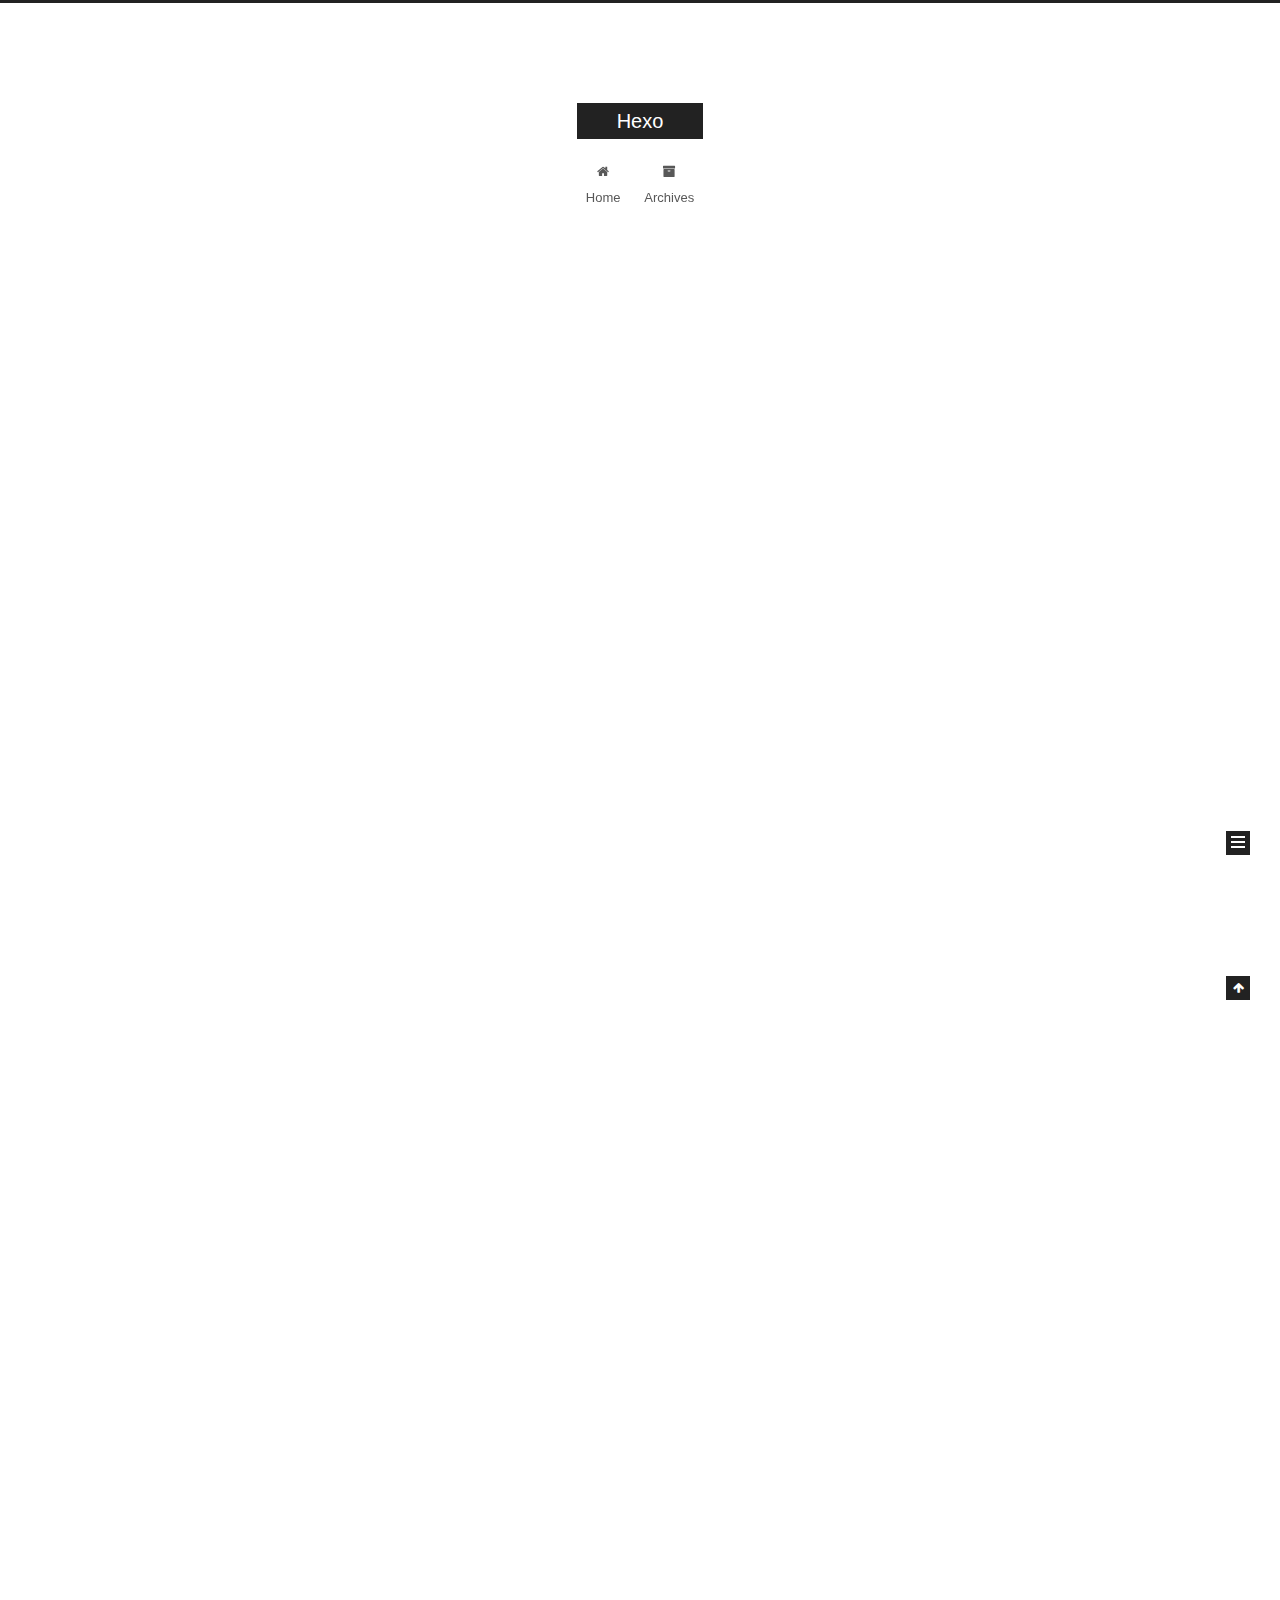
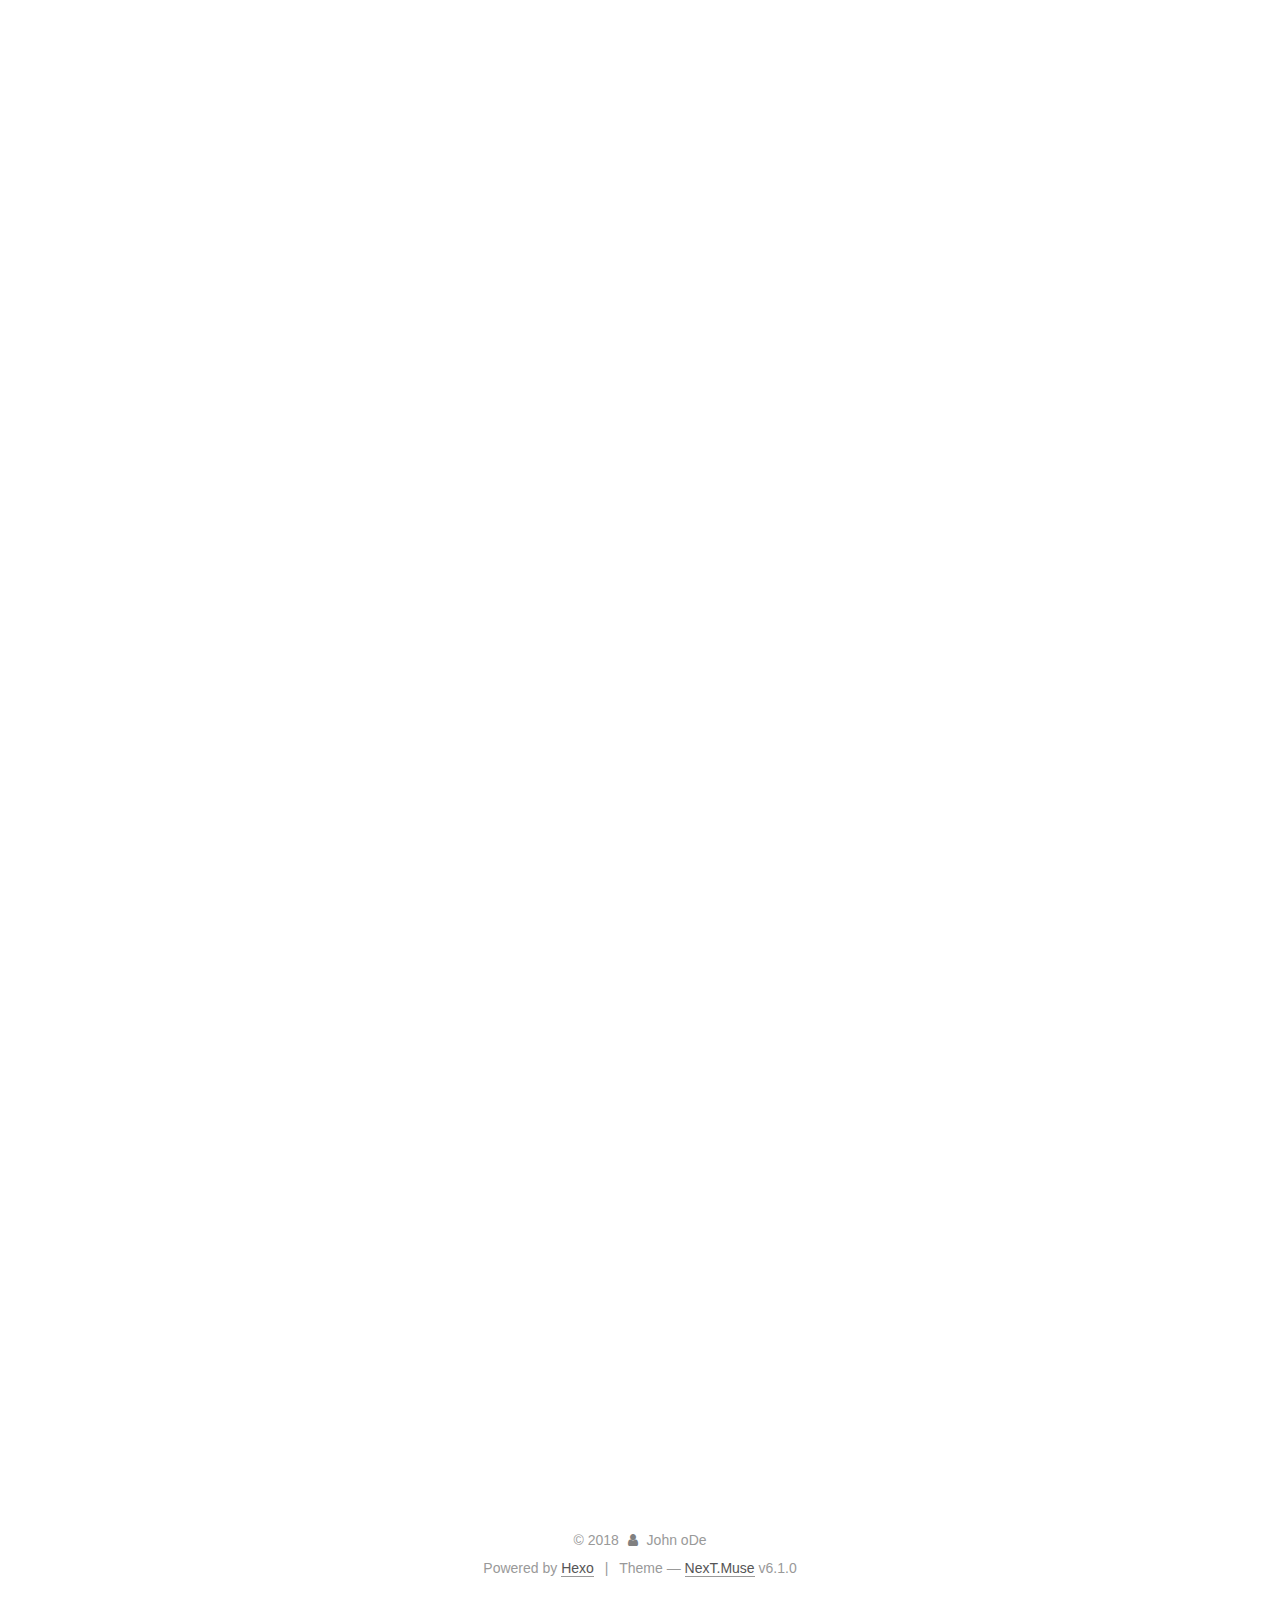
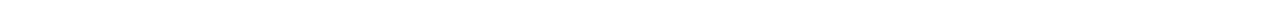
==== commit b1bddca5: "Site updated: 2018-05-11 15:45:39" ====
--- a/index.html
+++ b/index.html
@@ -342,7 +342,55 @@
       
         
           
-            <h2 id="test-world"><a href="#test-world" class="headerlink" title="test world"></a>test world</h2>
+            <h2 id="Python的简介"><a href="#Python的简介" class="headerlink" title="Python的简介"></a>Python的简介</h2><p>Python是由Guido van Rossum（吉多·范罗苏姆）在二十世纪八十年代编写的一款解释型、面向对象、动态数据类型的高级程序语言。<br>Python于1989年圣诞节期间发明而第一个公开发行版本于1991年。</p>
+<p>可能你知道TIOBE开发语言排行榜，这样你就能知道编程语言的大致流行程度。<br><img src="http://upload-images.jianshu.io/upload_images/6282841-3a19cd7da37f4f47.png?imageMogr2/auto-orient/strip%7CimageView2/2/w/1240" alt="2002年至2016年的编程语言流行趋势变化图"></p>
+<p><img src="http://upload-images.jianshu.io/upload_images/6282841-69a9edc559d519c9.png?imageMogr2/auto-orient/strip%7CimageView2/2/w/1240" alt="2016.10~2017.10 Python语言使用量变化"></p>
+<p>从图中可知Python作为一个编程语言中的“小孩子”在编程这个大家庭中已经占有一席之位了，在使用量方面也是处于逐年递增的状态。</p>
+<h2 id="Python适合的领域"><a href="#Python适合的领域" class="headerlink" title="Python适合的领域"></a>Python适合的领域</h2><ul>
+<li>Web网站和各种网络服务</li>
+<li>系统工具和脚本</li>
+<li>作为“胶水”语言将其它语言开发的模块包装起来方便使用</li>
+</ul>
+<p>正所谓人无完人，编程语言也是如此，Python也有自己不擅长的方便。<br>第一个缺点，Python作为一款解释型语言，运行速度较慢，程序在运行过程中代码会一行行的翻译成机器码，这个过程是非常耗费时间的。<br>第二个缺点，Python源码不能加密，当你发布一个程序是其实就是向全世界发布你的源码。<br>第三个缺点，Python共有两个大的版本2.X和3.X，但是这两个版本并不兼容，这使得有很多初学者望而却步，不知学习那个版本是好。</p>
+<h2 id="Python与其它语言的对比"><a href="#Python与其它语言的对比" class="headerlink" title="Python与其它语言的对比"></a>Python与其它语言的对比</h2><table>
+<thead>
+<tr>
+<th>语言</th>
+<th>类型</th>
+<th>运行速度</th>
+<th>代码量</th>
+</tr>
+</thead>
+<tbody>
+<tr>
+<td>C</td>
+<td>编译成机器码</td>
+<td>非常快</td>
+<td>非常多</td>
+</tr>
+<tr>
+<td>Java</td>
+<td>编译成字节码</td>
+<td>快</td>
+<td>多</td>
+</tr>
+<tr>
+<td>Python</td>
+<td>解释执行</td>
+<td>慢</td>
+<td>少</td>
+</tr>
+</tbody>
+</table>
+<h2 id="Python的实际应用"><a href="#Python的实际应用" class="headerlink" title="Python的实际应用"></a>Python的实际应用</h2><p>许多大型网站都是由Python进行编写的，例如：YouTube、instergram、豆瓣等。<br>Python还广泛应用于Google、Yahoo、NASA（美国航空航天局）等各大公司。<br>Python还应用于众多领域，例如：数据分析、网络服务、科学计算等众多领域。</p>
+<h2 id="Python的特点"><a href="#Python的特点" class="headerlink" title="Python的特点"></a>Python的特点</h2><ol>
+<li>易于学习：Python相对于其它编程语言来讲有较少的关键字，结构更加清晰，学习起来相对简单，易于上手。</li>
+<li>易于阅读：Python代码的结构要求非常严格，这使得代码在阅读时非常清晰。</li>
+<li>易于维护：上一点说过Python对代码结构要求非常严格，这使得Python的代码风格统一，从而易于维护。</li>
+<li>海量标准库：Python的优势之一就是拥有丰富的库，并且是跨平台的，在Unix、Windows、Macintosh（MacOS）都兼容的很好。</li>
+<li>可嵌入：可以将Python嵌入到C/Cpp的程序之中，让程序的用户获得“脚本化”的能力。<br>##总结<br>Python是一门功能强大又是那么“优雅、简单”的程序语言，就是这样一门“矛盾”的语言非常适合初学者进行学习和使用。</li>
+</ol>
+
           
         
       
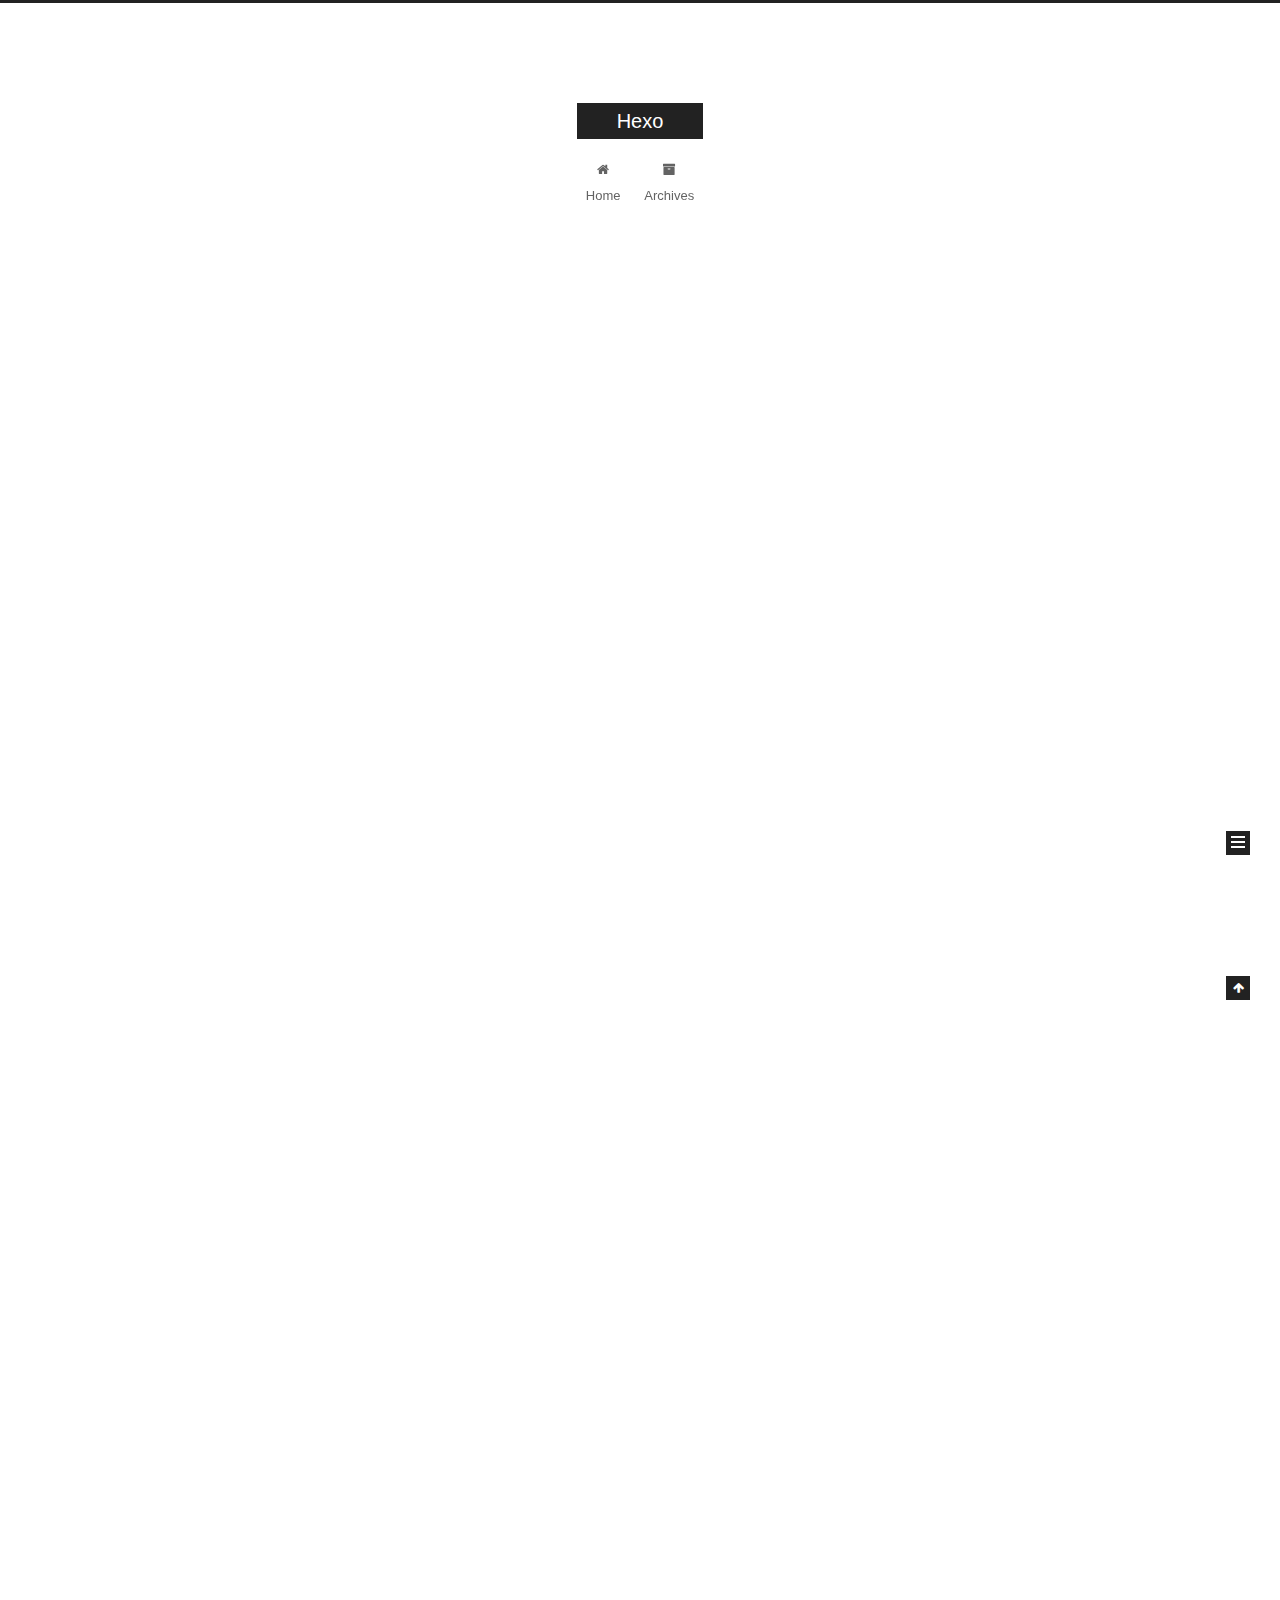
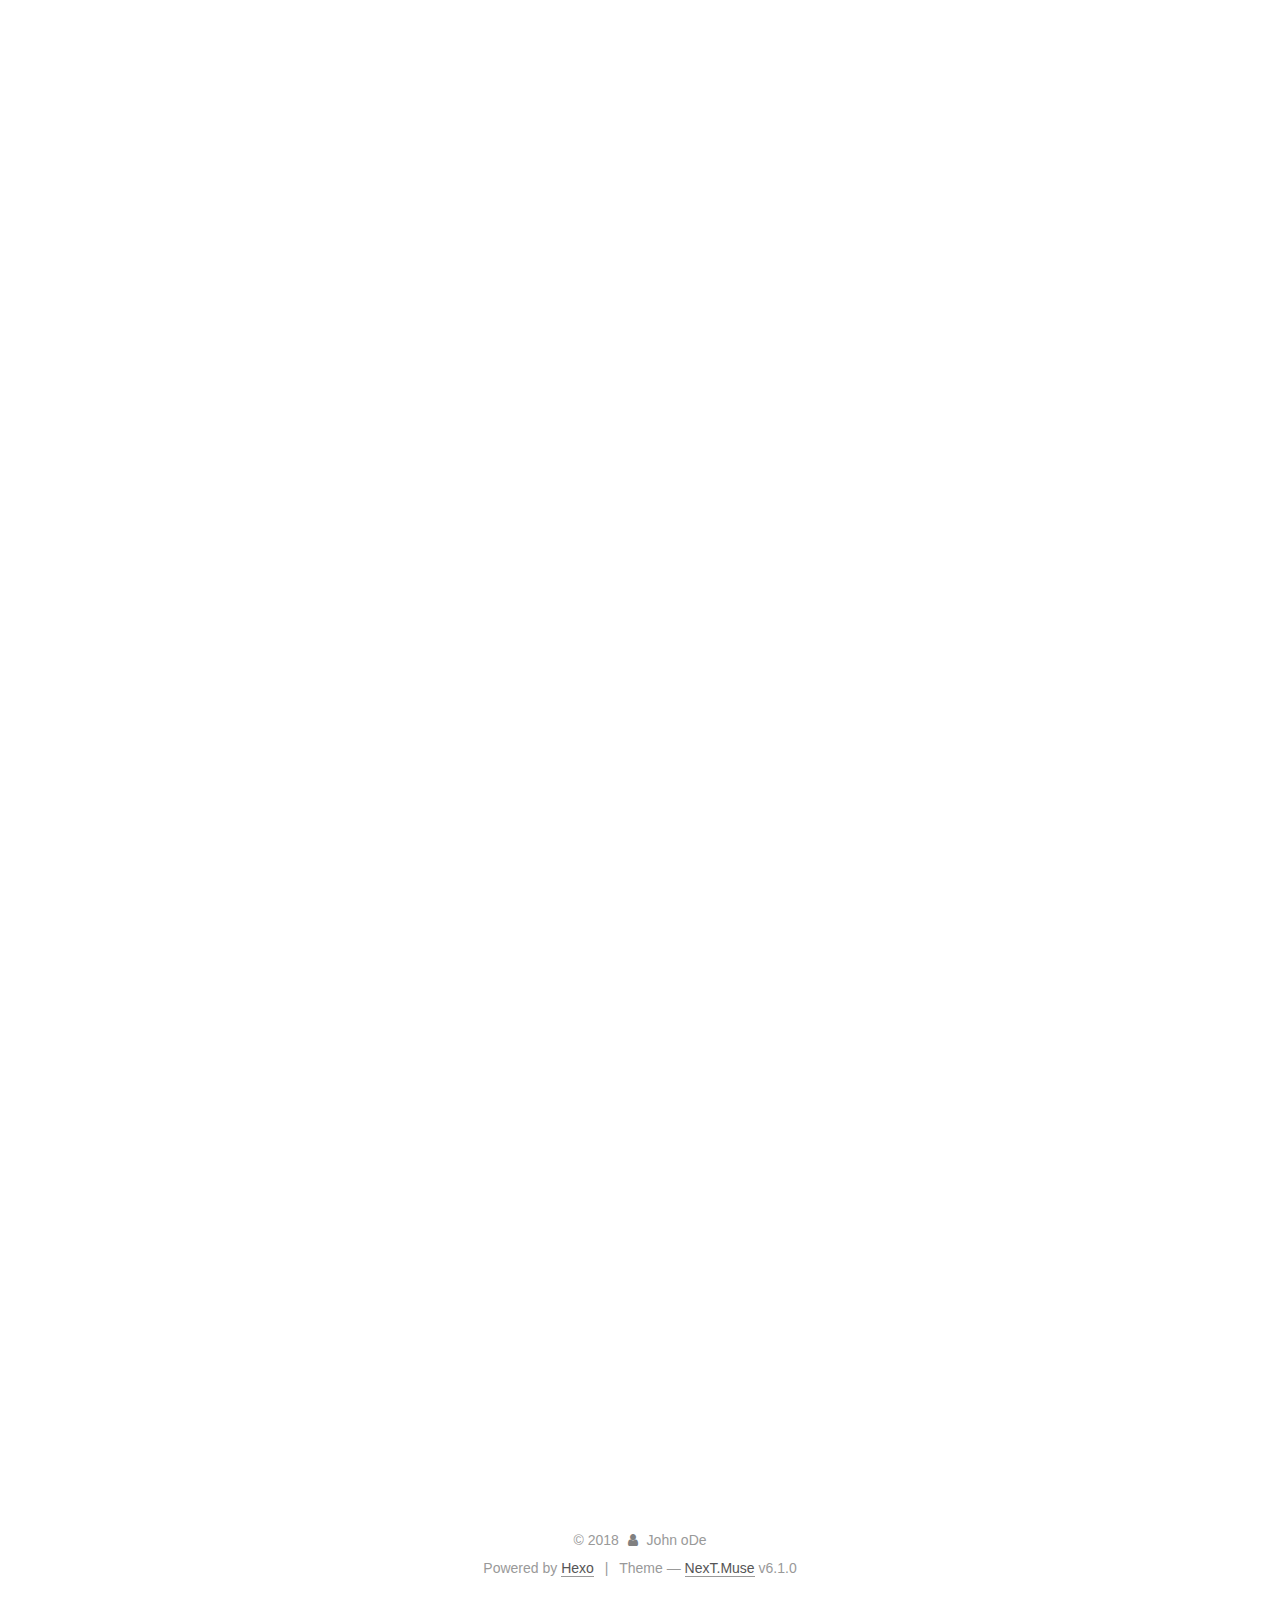
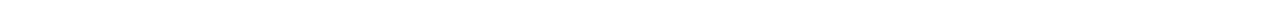
==== commit f9de1236: "Site updated: 2018-05-11 15:54:15" ====
--- a/index.html
+++ b/index.html
@@ -40,6 +40,10 @@
 
 
 
+
+  
+  
+  <link href="/lib/fancybox/source/jquery.fancybox.css?v=2.1.5" rel="stylesheet" type="text/css" />
 
 
 
@@ -78,7 +82,7 @@
     scheme: 'Muse',
     version: '6.1.0',
     sidebar: {"position":"left","display":"post","offset":12,"b2t":false,"scrollpercent":false,"onmobile":false},
-    fancybox: false,
+    fancybox: true,
     fastclick: false,
     lazyload: false,
     tabs: true,
@@ -717,6 +721,8 @@
 
 
 
+  
+
 
 
 
@@ -744,6 +750,11 @@
   
   
     <script type="text/javascript" src="/lib/velocity/velocity.ui.min.js?v=1.2.1"></script>
+  
+
+  
+  
+    <script type="text/javascript" src="/lib/fancybox/source/jquery.fancybox.pack.js?v=2.1.5"></script>
   
 
 
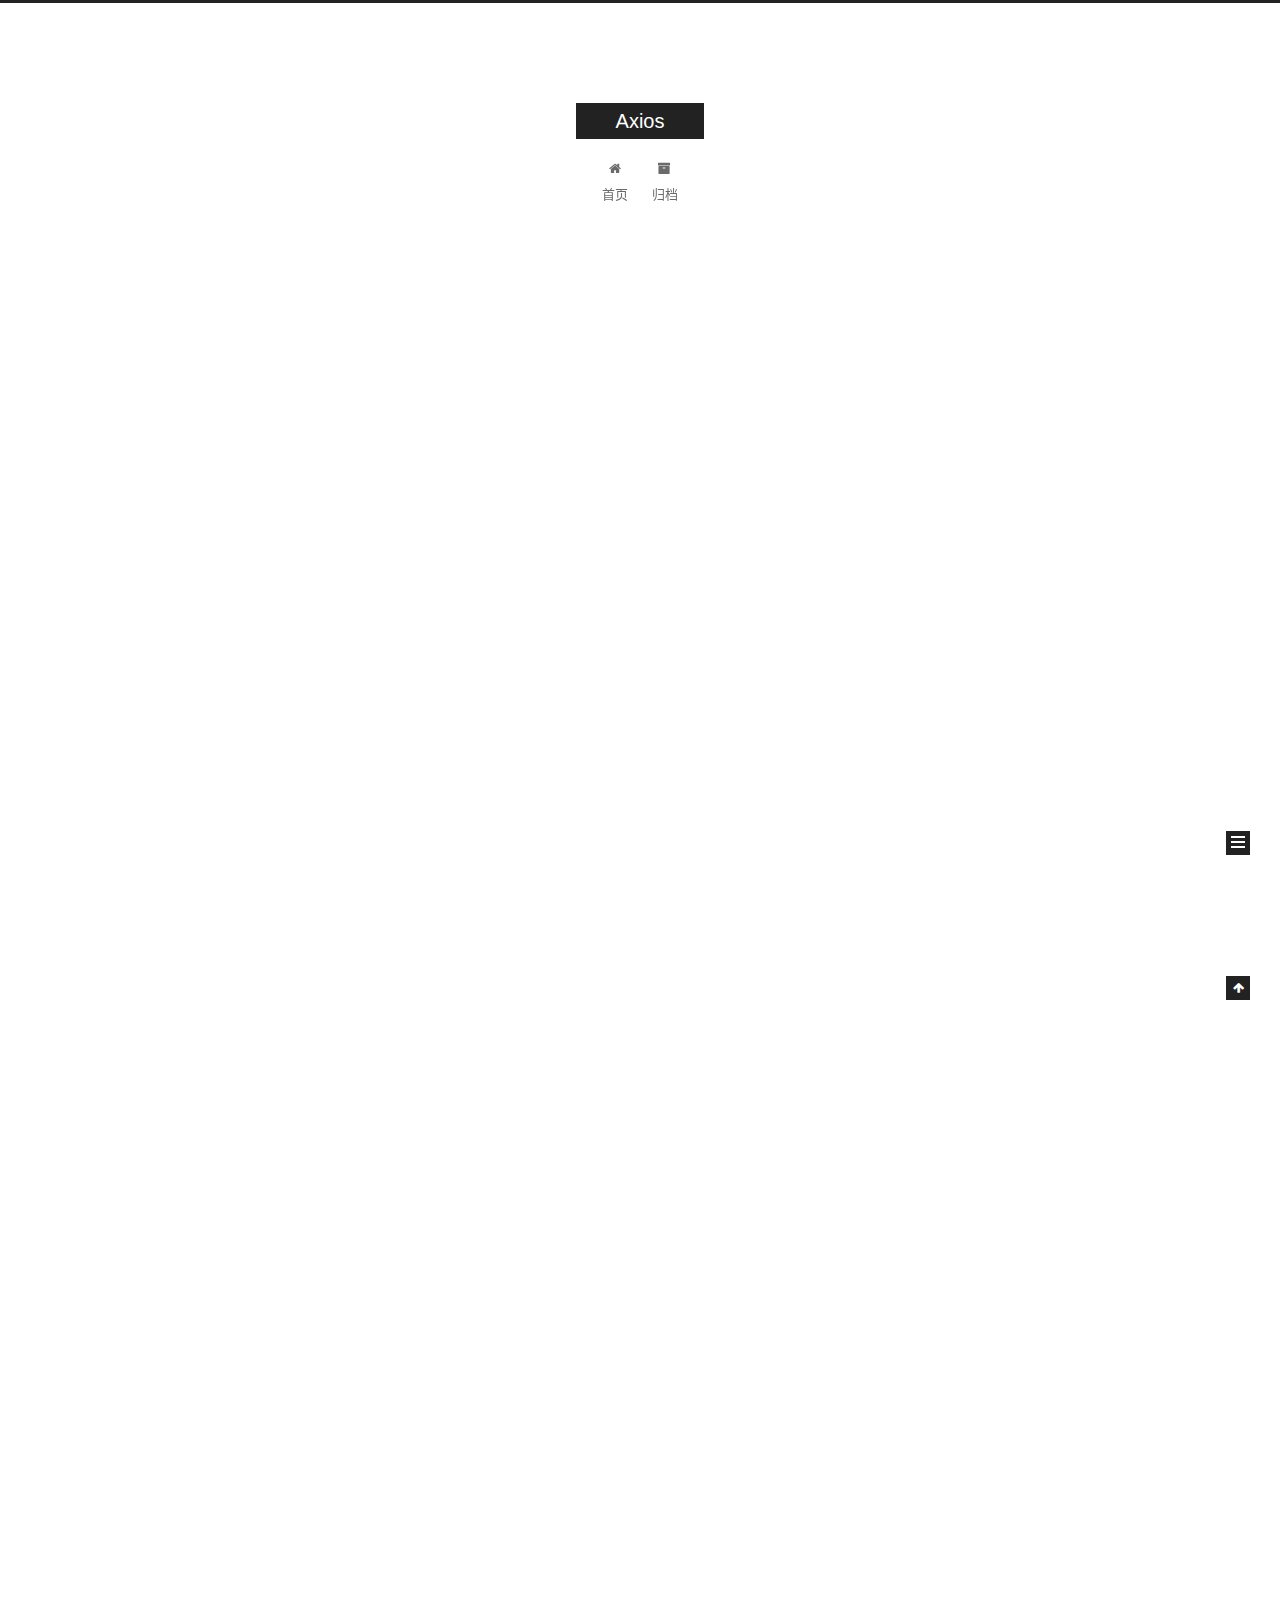
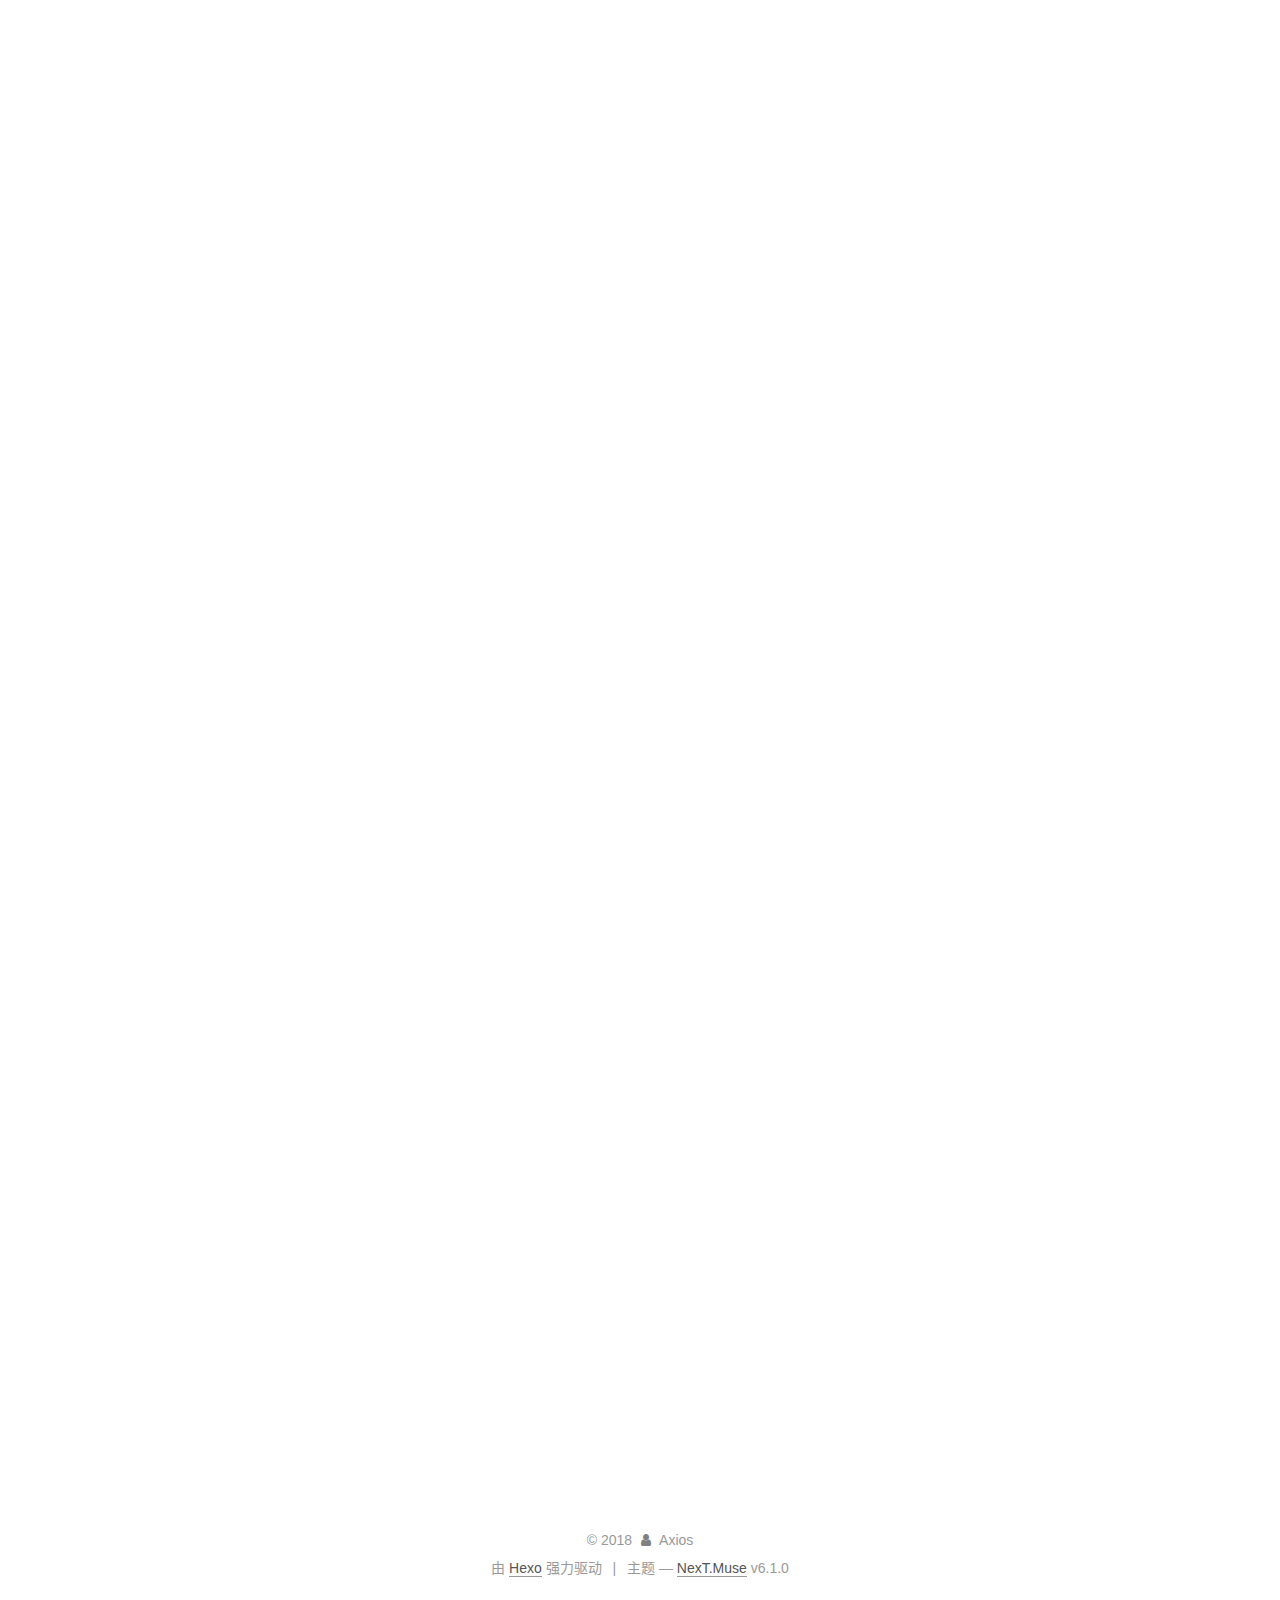
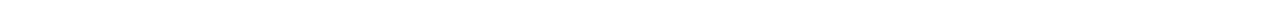
==== commit a6091cbb: "Site updated: 2018-05-11 16:01:26" ====
--- a/index.html
+++ b/index.html
@@ -5,7 +5,7 @@
   
 
 
-<html class="theme-next muse use-motion" lang="">
+<html class="theme-next muse use-motion" lang="zh-CN">
 <head>
   <meta charset="UTF-8"/>
 <meta http-equiv="X-UA-Compatible" content="IE=edge" />
@@ -104,12 +104,12 @@
 
 
   <meta property="og:type" content="website">
-<meta property="og:title" content="Hexo">
+<meta property="og:title" content="Axios">
 <meta property="og:url" content="http://yoursite.com/index.html">
-<meta property="og:site_name" content="Hexo">
-<meta property="og:locale" content="default">
+<meta property="og:site_name" content="Axios">
+<meta property="og:locale" content="zh-CN">
 <meta name="twitter:card" content="summary">
-<meta name="twitter:title" content="Hexo">
+<meta name="twitter:title" content="Axios">
 
 
 
@@ -126,7 +126,7 @@
   };
 </script>
 
-  <title>Hexo</title>
+  <title>Axios</title>
   
 
 
@@ -166,7 +166,7 @@
 
 </head>
 
-<body itemscope itemtype="http://schema.org/WebPage" lang="default">
+<body itemscope itemtype="http://schema.org/WebPage" lang="zh-CN">
 
   
   
@@ -187,7 +187,7 @@
     <div class="custom-logo-site-title">
       <a href="/" class="brand" rel="start">
         <span class="logo-line-before"><i></i></span>
-        <span class="site-title">Hexo</span>
+        <span class="site-title">Axios</span>
         <span class="logo-line-after"><i></i></span>
       </a>
     </div>
@@ -197,7 +197,7 @@
   </div>
 
   <div class="site-nav-toggle">
-    <button aria-label="Toggle navigation bar">
+    <button aria-label="切换导航栏">
       <span class="btn-bar"></span>
       <span class="btn-bar"></span>
       <span class="btn-bar"></span>
@@ -216,7 +216,7 @@
           
   <li class="menu-item menu-item-home">
     <a href="/" rel="section">
-      <i class="menu-item-icon fa fa-fw fa-home"></i> <br />Home</a>
+      <i class="menu-item-icon fa fa-fw fa-home"></i> <br />首页</a>
 </li>
 
       
@@ -225,7 +225,7 @@
           
   <li class="menu-item menu-item-archives">
     <a href="/archives/" rel="section">
-      <i class="menu-item-icon fa fa-fw fa-archive"></i> <br />Archives</a>
+      <i class="menu-item-icon fa fa-fw fa-archive"></i> <br />归档</a>
 </li>
 
       
@@ -279,13 +279,13 @@
     <link itemprop="mainEntityOfPage" href="http://yoursite.com/2018/05/11/test/">
 
     <span hidden itemprop="author" itemscope itemtype="http://schema.org/Person">
-      <meta itemprop="name" content="John oDe">
+      <meta itemprop="name" content="Axios">
       <meta itemprop="description" content="">
       <meta itemprop="image" content="/images/avatar.gif">
     </span>
 
     <span hidden itemprop="publisher" itemscope itemtype="http://schema.org/Organization">
-      <meta itemprop="name" content="Hexo">
+      <meta itemprop="name" content="Axios">
     </span>
 
     
@@ -305,9 +305,9 @@
                 <i class="fa fa-calendar-o"></i>
               </span>
               
-                <span class="post-meta-item-text">Posted on</span>
+                <span class="post-meta-item-text">发表于</span>
               
-              <time title="Post created" itemprop="dateCreated datePublished" datetime="2018-05-11T14:25:43+08:00">2018-05-11</time>
+              <time title="创建于" itemprop="dateCreated datePublished" datetime="2018-05-11T14:25:43+08:00">2018-05-11</time>
             
 
             
@@ -450,13 +450,13 @@
     <link itemprop="mainEntityOfPage" href="http://yoursite.com/2018/05/10/hello-world/">
 
     <span hidden itemprop="author" itemscope itemtype="http://schema.org/Person">
-      <meta itemprop="name" content="John oDe">
+      <meta itemprop="name" content="Axios">
       <meta itemprop="description" content="">
       <meta itemprop="image" content="/images/avatar.gif">
     </span>
 
     <span hidden itemprop="publisher" itemscope itemtype="http://schema.org/Organization">
-      <meta itemprop="name" content="Hexo">
+      <meta itemprop="name" content="Axios">
     </span>
 
     
@@ -476,9 +476,9 @@
                 <i class="fa fa-calendar-o"></i>
               </span>
               
-                <span class="post-meta-item-text">Posted on</span>
+                <span class="post-meta-item-text">发表于</span>
               
-              <time title="Post created" itemprop="dateCreated datePublished" datetime="2018-05-10T16:11:55+08:00">2018-05-10</time>
+              <time title="创建于" itemprop="dateCreated datePublished" datetime="2018-05-10T16:11:55+08:00">2018-05-10</time>
             
 
             
@@ -596,7 +596,7 @@
         <div class="site-overview">
           <div class="site-author motion-element" itemprop="author" itemscope itemtype="http://schema.org/Person">
             
-              <p class="site-author-name" itemprop="name">John oDe</p>
+              <p class="site-author-name" itemprop="name">Axios</p>
               <p class="site-description motion-element" itemprop="description"></p>
           </div>
 
@@ -608,7 +608,7 @@
                   <a href="/archives/">
                 
                     <span class="site-state-item-count">2</span>
-                    <span class="site-state-item-name">posts</span>
+                    <span class="site-state-item-name">日志</span>
                   </a>
                 </div>
               
@@ -655,7 +655,7 @@
   <span class="with-love" id="animate"> 
     <i class="fa fa-user"></i>
   </span>
-  <span class="author" itemprop="copyrightHolder">John oDe</span>
+  <span class="author" itemprop="copyrightHolder">Axios</span>
 
   
 
@@ -665,7 +665,7 @@
 
 
 
-  <div class="powered-by">Powered by <a class="theme-link" target="_blank" href="https://hexo.io">Hexo</a></div>
+  <div class="powered-by">由 <a class="theme-link" target="_blank" href="https://hexo.io">Hexo</a> 强力驱动</div>
 
 
 
@@ -673,7 +673,7 @@
 
 
 
-  <div class="theme-info">Theme &mdash; <a class="theme-link" target="_blank" href="https://github.com/theme-next/hexo-theme-next">NexT.Muse</a> v6.1.0</div>
+  <div class="theme-info">主题 &mdash; <a class="theme-link" target="_blank" href="https://github.com/theme-next/hexo-theme-next">NexT.Muse</a> v6.1.0</div>
 
 
 
